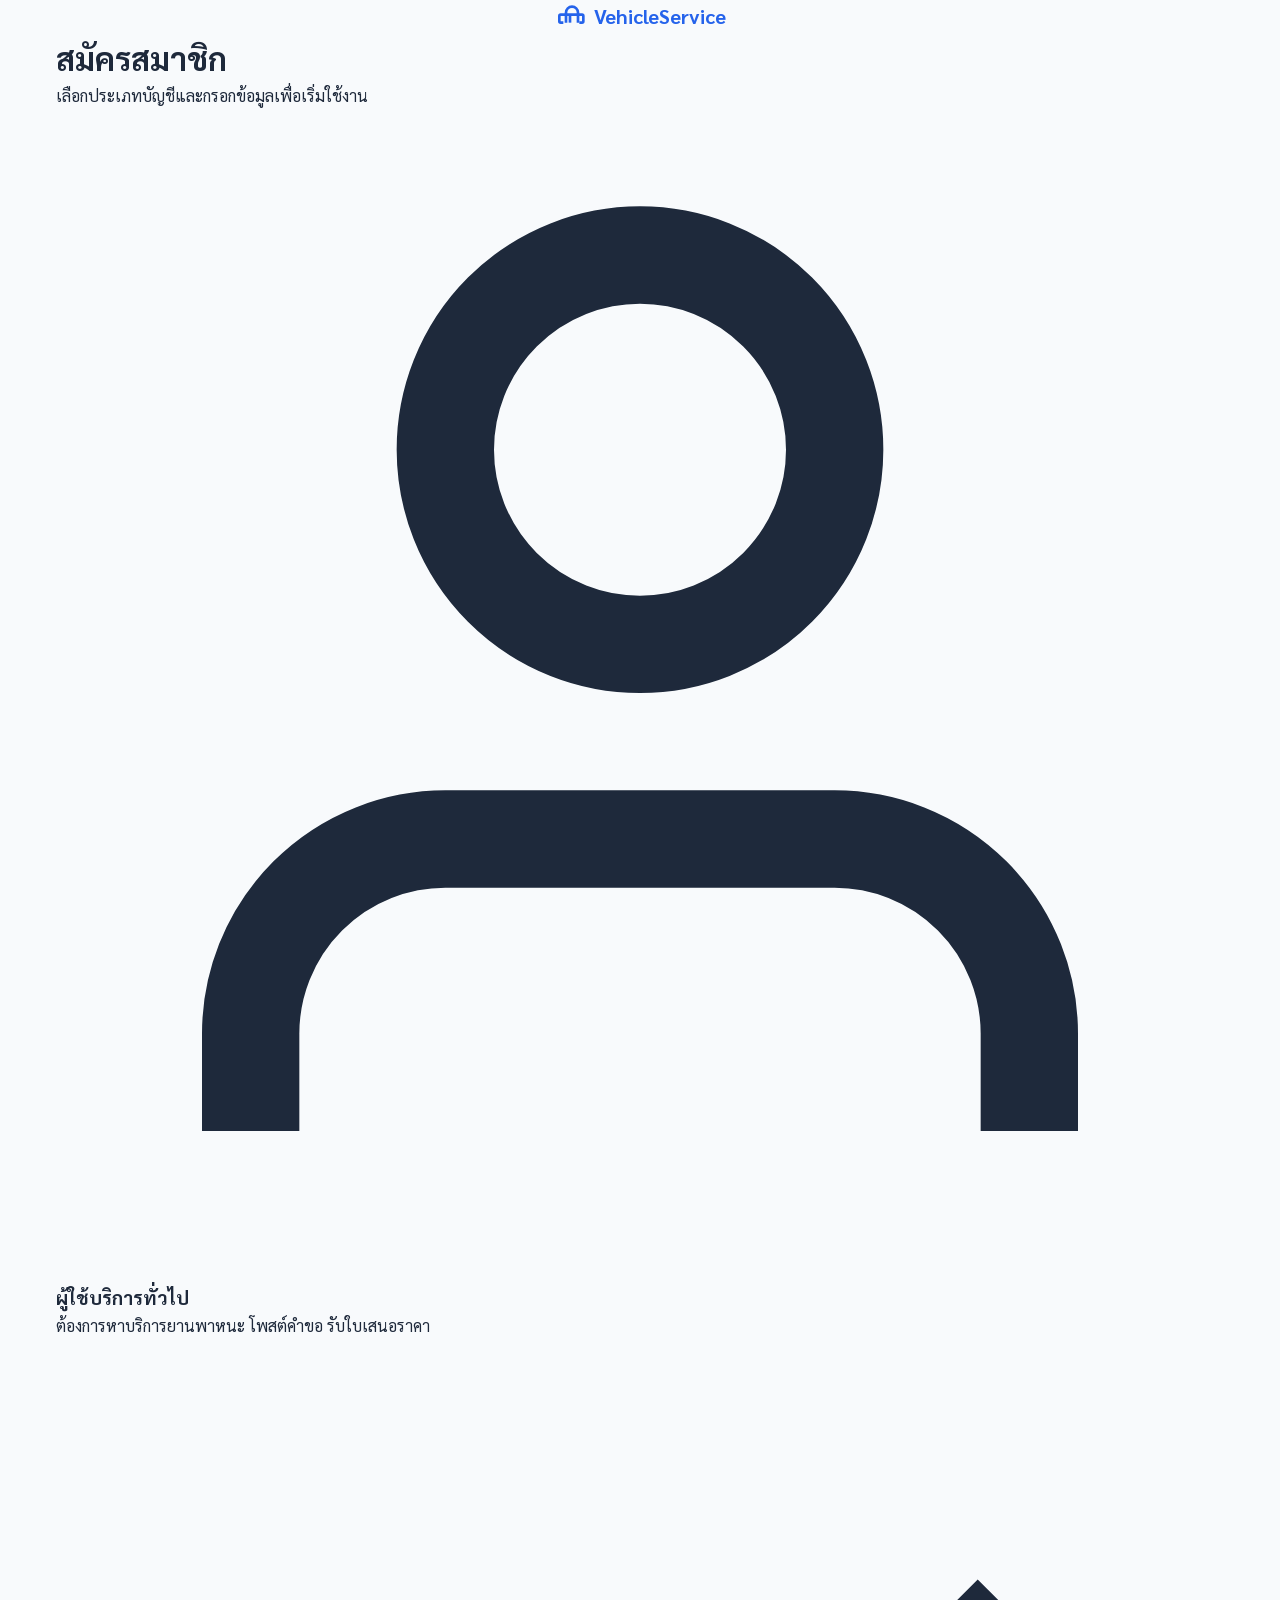
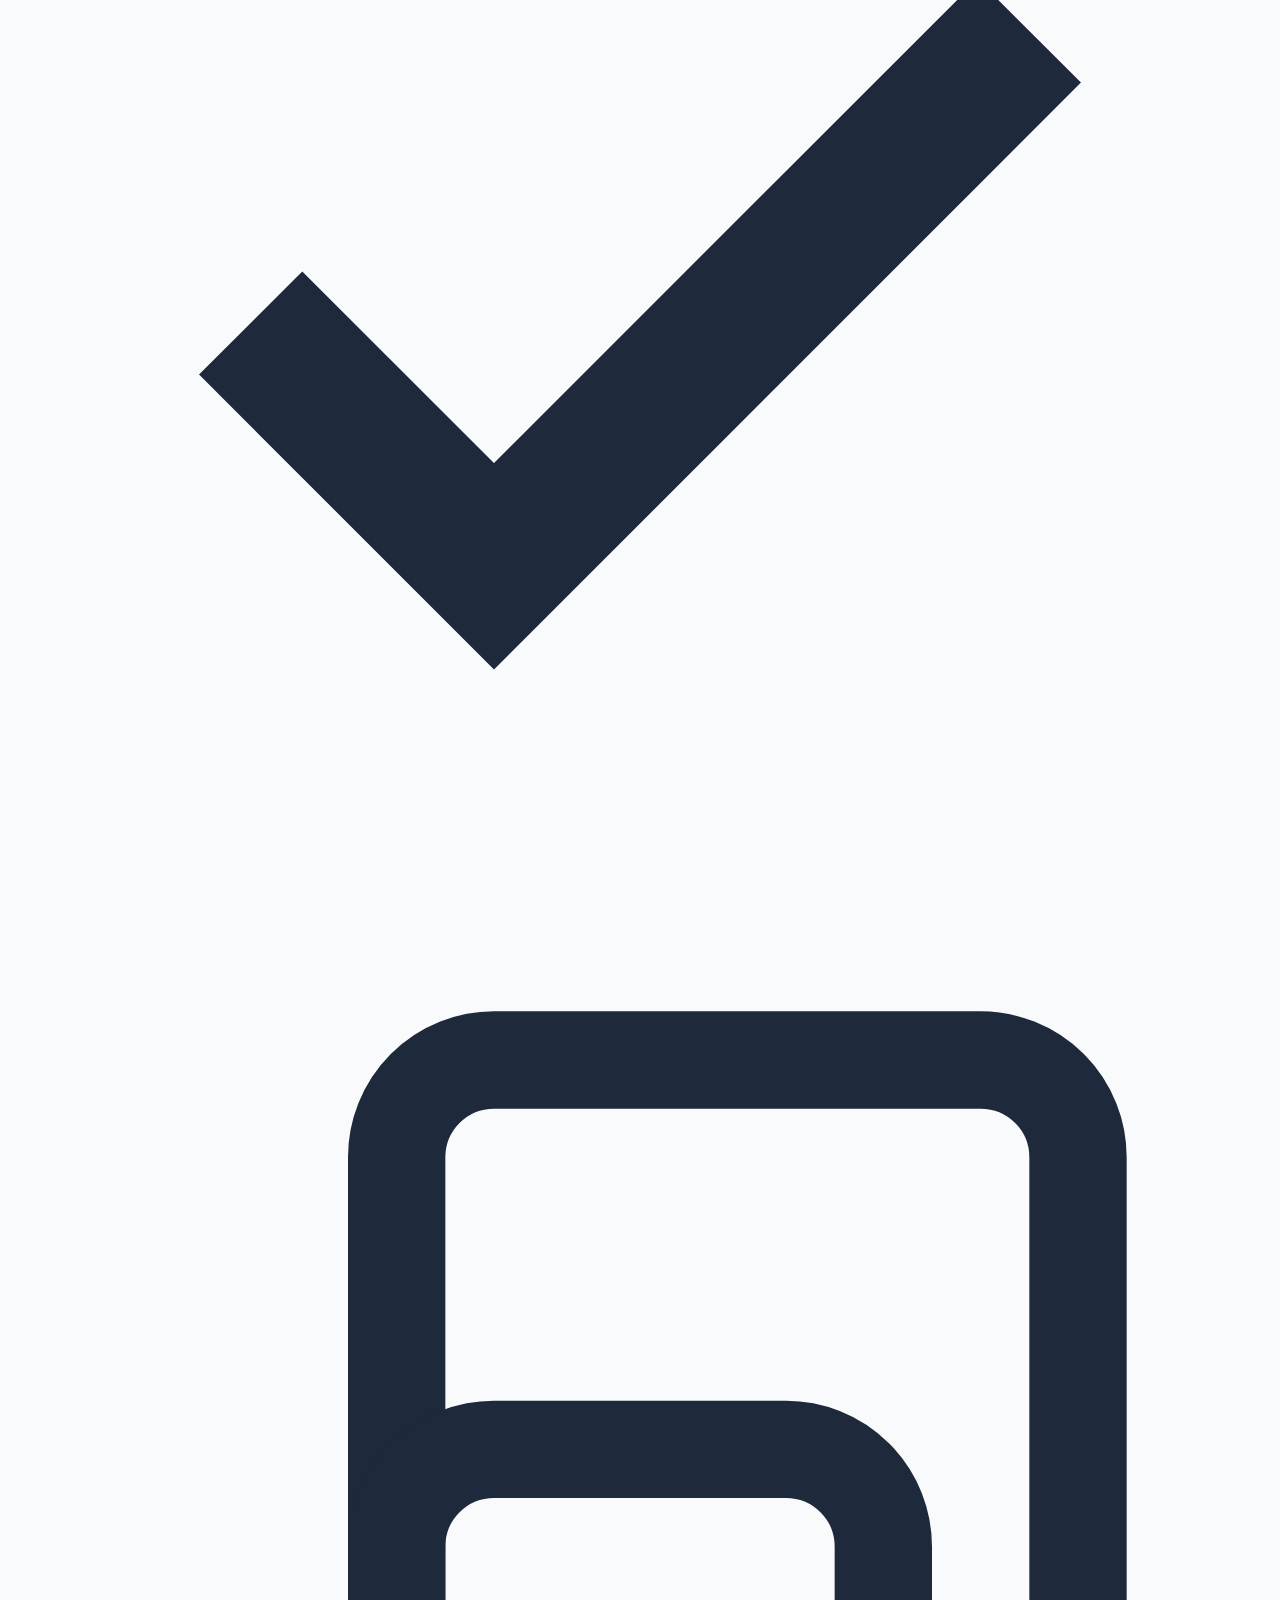
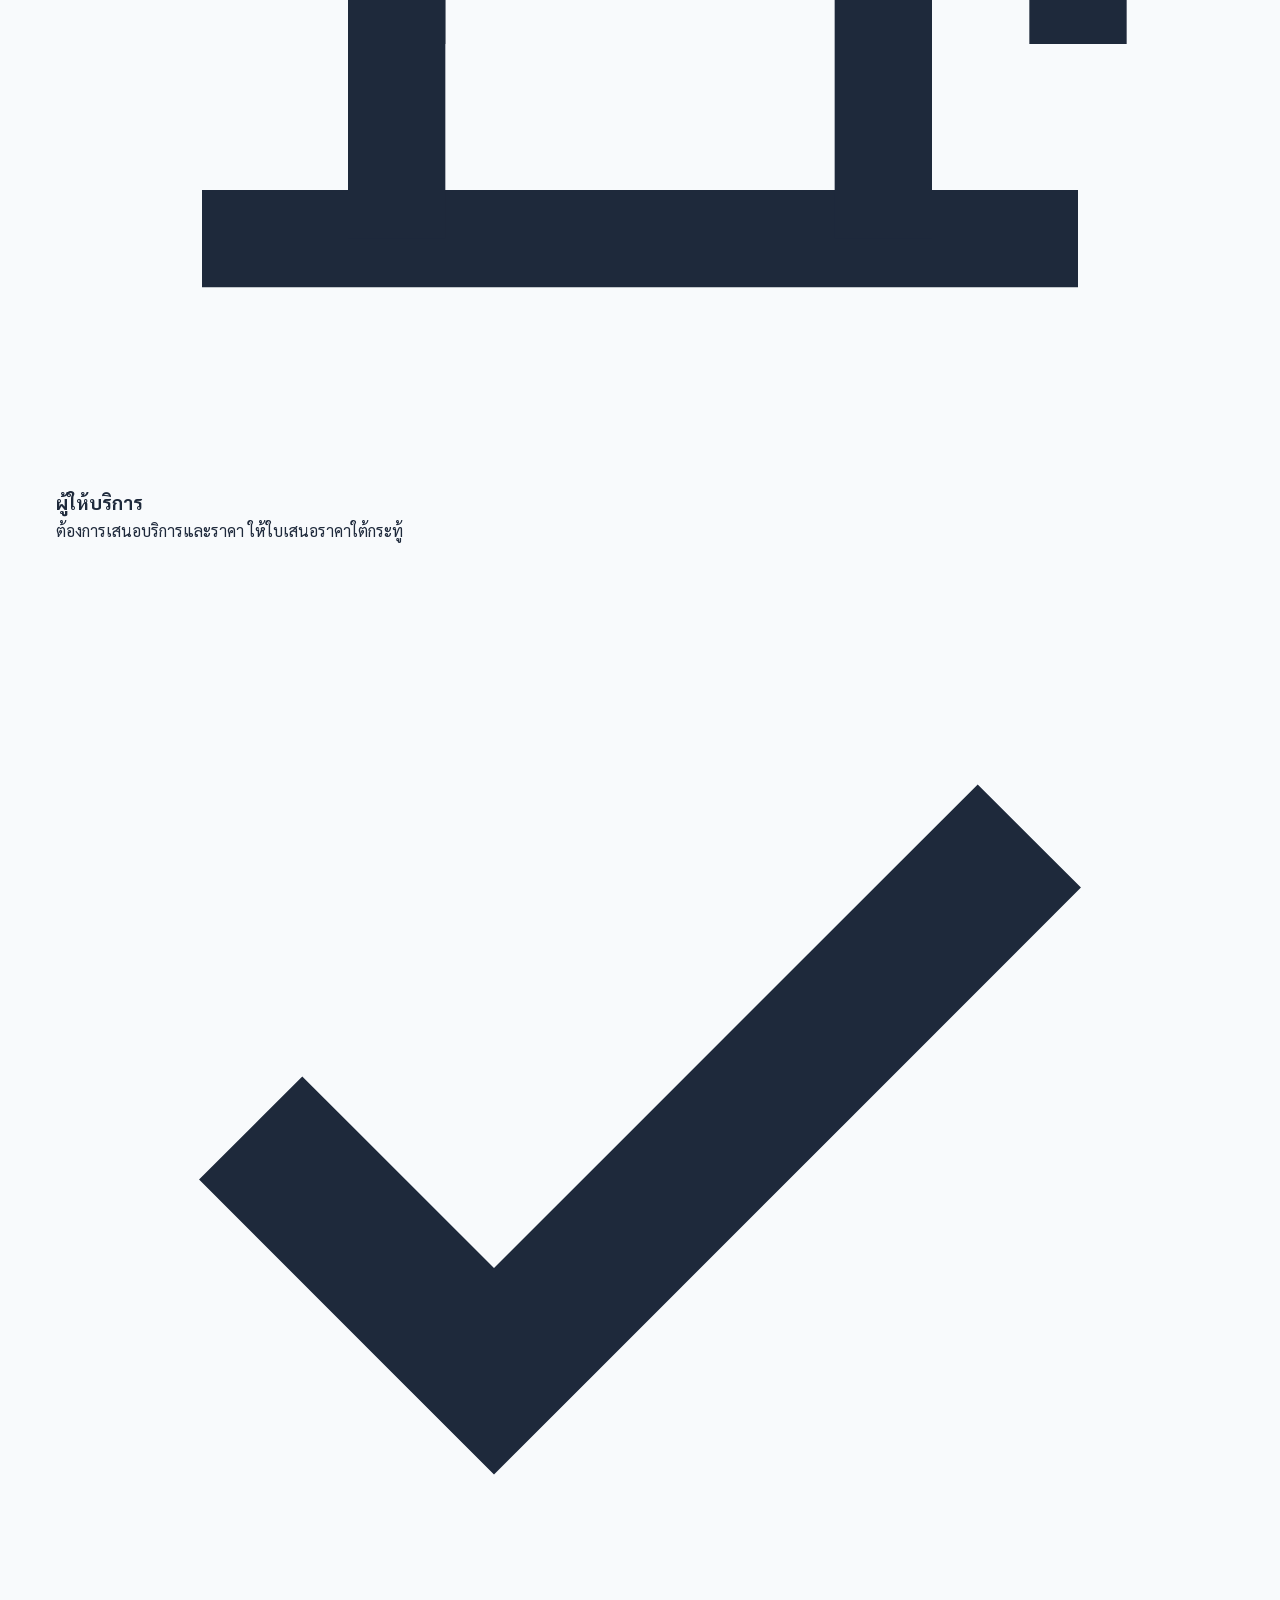
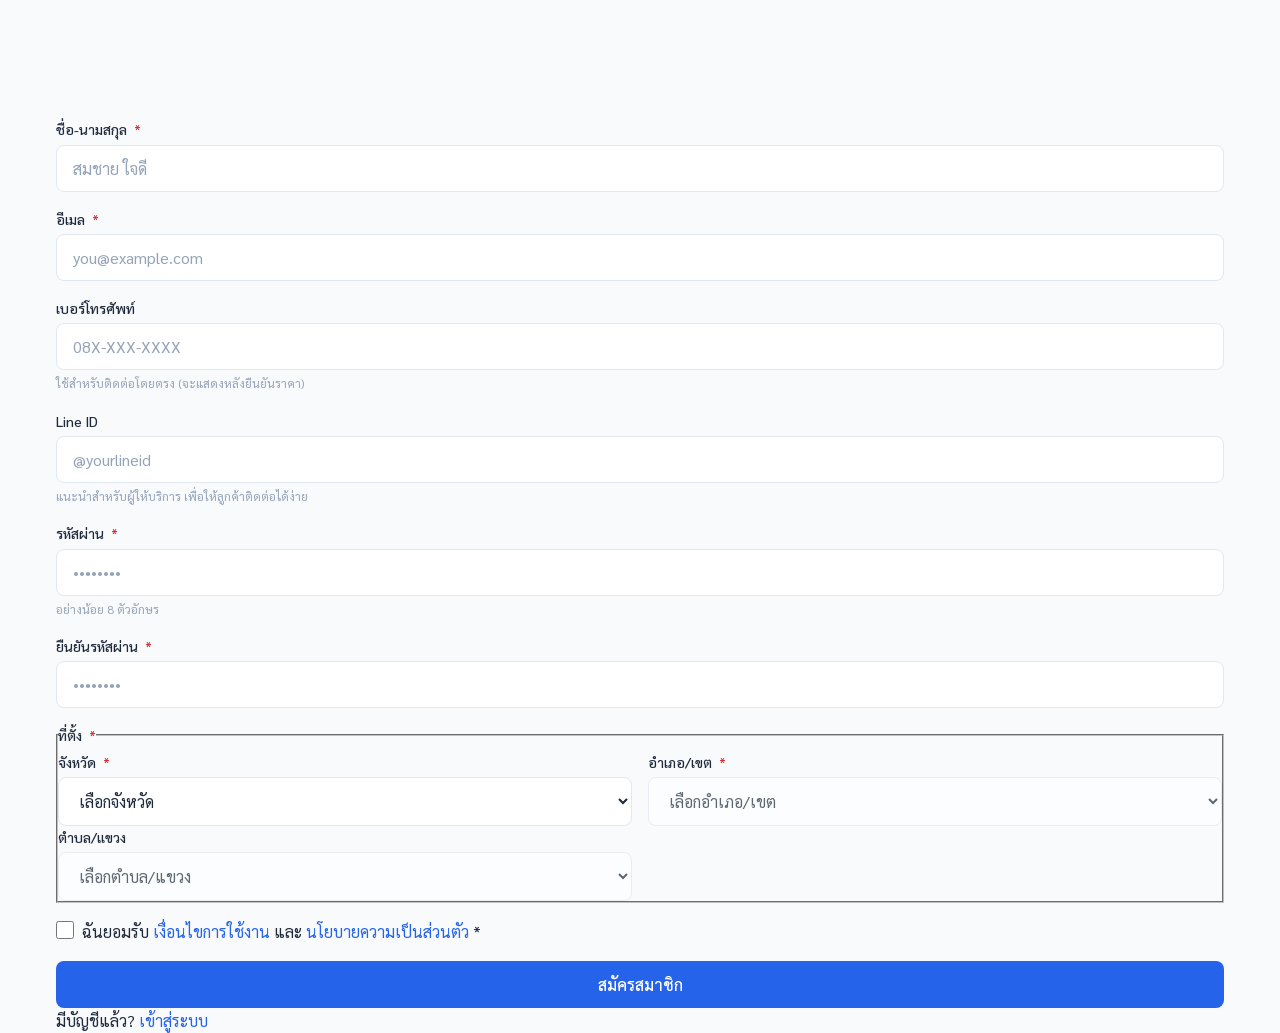
==== pages/register.html @ 333c3d59 "Initial commit: VehicleService Forum v1 - Plain HTML MPA with vanilla JS (ES Modules) - Supabase int" ====
<!DOCTYPE html>
<html lang="th">
<head>
  <meta charset="UTF-8">
  <meta name="viewport" content="width=device-width, initial-scale=1.0">
  <title>สมัครสมาชิก - VehicleService Forum</title>
  <link rel="preconnect" href="https://fonts.googleapis.com">
  <link rel="preconnect" href="https://fonts.gstatic.com" crossorigin>
  <link href="https://fonts.googleapis.com/css2?family=Sarabun:wght@300;400;500;600;700&display=swap" rel="stylesheet">
  <link rel="stylesheet" href="/css/main.css">
  <script type="importmap" src="/importmap.json"></script>
</head>
<body>
  <div id="app">
    <header id="site-header"></header>

    <main id="main-content" class="auth-page">
      <div class="container">
        <div class="auth-card">
          <div class="auth-header">
            <a href="/" class="header-brand" style="justify-content: center;">
              <svg viewBox="0 0 24 24" fill="none" stroke="currentColor" stroke-width="2" aria-hidden="true">
                <path d="M19 17h2c.6 0 1-.4 1-1v-4c0-.6-.4-1-1-1H5c-.6 0-1 .4-1 1v4c0 .6.4 1 1 1h2"></path>
                <path d="M9 17V9.5C9 7 11 5 13.5 5S18 7 18 9.5V17"></path>
                <path d="M12 17v-5"></path>
              </svg>
              VehicleService
            </a>
            <h1>สมัครสมาชิก</h1>
            <p>เลือกประเภทบัญชีและกรอกข้อมูลเพื่อเริ่มใช้งาน</p>
          </div>

          <!-- Role Selection -->
          <div class="role-selector" role="radiogroup" aria-label="เลือกประเภทบัญชี">
            <input type="radio" id="role-seeker" name="role" value="seeker" checked hidden>
            <input type="radio" id="role-provider" name="role" value="provider" hidden>

            <label for="role-seeker" class="role-option" data-role="seeker">
              <div class="role-option-icon">
                <svg viewBox="0 0 24 24" fill="none" stroke="currentColor" stroke-width="2" aria-hidden="true">
                  <path d="M20 21v-2a4 4 0 0 0-4-4H8a4 4 0 0 0-4 4v2"></path>
                  <circle cx="12" cy="7" r="4"></circle>
                </svg>
              </div>
              <div class="role-option-content">
                <h3>ผู้ใช้บริการทั่วไป</h3>
                <p>ต้องการหาบริการยานพาหนะ โพสต์คำขอ รับใบเสนอราคา</p>
              </div>
              <div class="role-option-check" aria-hidden="true">
                <svg viewBox="0 0 24 24" fill="none" stroke="currentColor" stroke-width="3">
                  <polyline points="20 6 9 17 4 12"></polyline>
                </svg>
              </div>
            </label>

            <label for="role-provider" class="role-option" data-role="provider">
              <div class="role-option-icon">
                <svg viewBox="0 0 24 24" fill="none" stroke="currentColor" stroke-width="2" aria-hidden="true">
                  <path d="M21 15V5a2 2 0 0 0-2-2H9a2 2 0 0 0-2 2v10"></path>
                  <path d="M3 19h18"></path>
                  <path d="M7 19v-6a2 2 0 0 1 2-2h6a2 2 0 0 1 2 2v6"></path>
                </svg>
              </div>
              <div class="role-option-content">
                <h3>ผู้ให้บริการ</h3>
                <p>ต้องการเสนอบริการและราคา ให้ใบเสนอราคาใต้กระทู้</p>
              </div>
              <div class="role-option-check" aria-hidden="true">
                <svg viewBox="0 0 24 24" fill="none" stroke="currentColor" stroke-width="3">
                  <polyline points="20 6 9 17 4 12"></polyline>
                </svg>
              </div>
            </label>
          </div>

          <form id="register-form" class="auth-form" novalidate>
            <div class="form-group">
              <label class="form-label" for="full_name">ชื่อ-นามสกุล <span class="required">*</span></label>
              <input type="text" id="full_name" name="full_name" class="form-input" placeholder="สมชาย ใจดี" required autocomplete="name">
            </div>

            <div class="form-group">
              <label class="form-label" for="email">อีเมล <span class="required">*</span></label>
              <input type="email" id="email" name="email" class="form-input" placeholder="you@example.com" required autocomplete="email">
            </div>

            <div class="form-group">
              <label class="form-label" for="phone">เบอร์โทรศัพท์</label>
              <input type="tel" id="phone" name="phone" class="form-input" placeholder="08X-XXX-XXXX" autocomplete="tel">
              <span class="form-help">ใช้สำหรับติดต่อโดยตรง (จะแสดงหลังยืนยันราคา)</span>
            </div>

            <div class="form-group">
              <label class="form-label" for="line_id">Line ID</label>
              <input type="text" id="line_id" name="line_id" class="form-input" placeholder="@yourlineid" autocomplete="off">
              <span class="form-help">แนะนำสำหรับผู้ให้บริการ เพื่อให้ลูกค้าติดต่อได้ง่าย</span>
            </div>

            <div class="form-group">
              <label class="form-label" for="password">รหัสผ่าน <span class="required">*</span></label>
              <input type="password" id="password" name="password" class="form-input" placeholder="••••••••" required autocomplete="new-password" minlength="8">
              <span class="form-help">อย่างน้อย 8 ตัวอักษร</span>
            </div>

            <div class="form-group">
              <label class="form-label" for="confirm_password">ยืนยันรหัสผ่าน <span class="required">*</span></label>
              <input type="password" id="confirm_password" name="confirm_password" class="form-input" placeholder="••••••••" required autocomplete="new-password">
            </div>

            <!-- Location fields (shown for both roles) -->
            <fieldset class="form-group">
              <legend class="form-label">ที่ตั้ง <span class="required">*</span></legend>
              <div class="form-row">
                <div>
                  <label class="form-label" for="province">จังหวัด <span class="required">*</span></label>
                  <select id="province" name="province" class="form-select" required>
                    <option value="">เลือกจังหวัด</option>
                  </select>
                </div>
                <div>
                  <label class="form-label" for="district">อำเภอ/เขต <span class="required">*</span></label>
                  <select id="district" name="district" class="form-select" required disabled>
                    <option value="">เลือกอำเภอ/เขต</option>
                  </select>
                </div>
              </div>
              <div class="form-row">
                <div>
                  <label class="form-label" for="subdistrict">ตำบล/แขวง</label>
                  <select id="subdistrict" name="subdistrict" class="form-select" disabled>
                    <option value="">เลือกตำบล/แขวง</option>
                  </select>
                </div>
              </div>
            </fieldset>

            <div class="form-group">
              <label class="form-checkbox">
                <input type="checkbox" name="terms" id="terms" required>
                <span>ฉันยอมรับ <a href="/pages/terms.html" target="_blank">เงื่อนไขการใช้งาน</a> และ <a href="/pages/privacy.html" target="_blank">นโยบายความเป็นส่วนตัว</a> <span class="required">*</span></span>
              </label>
            </div>

            <button type="submit" class="btn btn-primary btn-block btn-lg">สมัครสมาชิก</button>
          </form>

          <div class="auth-footer">
            <p>มีบัญชีแล้ว? <a href="/pages/login.html">เข้าสู่ระบบ</a></p>
          </div>
        </div>
      </div>
    </main>

    <footer id="site-footer"></footer>
  </div>

  <script type="module">
    import { initAuth, signUp, showToast, THAI_PROVINCES, THAI_DISTRICTS, THAI_SUBDISTRICTS } from '/js/auth.js';

    document.addEventListener('DOMContentLoaded', async () => {
      await initAuth();

      // Load shared components
      const [headerRes, footerRes] = await Promise.all([
        fetch('/header.html'),
        fetch('/footer.html')
      ]);
      document.getElementById('site-header').innerHTML = await headerRes.text();
      document.getElementById('site-footer').innerHTML = await footerRes.text();

      // Initialize role selector
      initRoleSelector();

      // Initialize location dropdowns
      initLocationDropdowns();

      // Handle form submission
      const form = document.getElementById('register-form');
      form.addEventListener('submit', async (e) => {
        e.preventDefault();

        if (!validateForm(form)) return;

        const submitBtn = form.querySelector('button[type="submit"]');
        const originalText = submitBtn.textContent;
        submitBtn.disabled = true;
        submitBtn.innerHTML = '<span class="spinner spinner-sm"></span> กำลังสมัคร...';

        try {
          const formData = new FormData(form);
          const role = document.querySelector('input[name="role"]:checked').value;

          const metadata = {
            full_name: formData.get('full_name'),
            phone: formData.get('phone'),
            line_id: formData.get('line_id'),
            province: formData.get('province'),
            district: formData.get('district'),
            subdistrict: formData.get('subdistrict')
          };

          await signUp(
            formData.get('email'),
            formData.get('password'),
            role,
            metadata
          );

          showToast('สมัครสมาชิกสำเร็จ กรุณาตรวจสอบอีเมลเพื่อยืนยัน', 'success');
          setTimeout(() => window.location.href = '/pages/login.html', 2000);
        } catch (err) {
          console.error('Register error:', err);
          showToast(err.message || 'สมัครสมาชิกไม่สำเร็จ', 'error');
          submitBtn.disabled = false;
          submitBtn.textContent = originalText;
        }
      });
    });

    function initRoleSelector() {
      const options = document.querySelectorAll('.role-option');
      const radioSeeker = document.getElementById('role-seeker');
      const radioProvider = document.getElementById('role-provider');

      options.forEach(option => {
        option.addEventListener('click', () => {
          const role = option.dataset.role;
          if (role === 'seeker') {
            radioSeeker.checked = true;
          } else {
            radioProvider.checked = true;
          }
          options.forEach(o => o.classList.remove('selected'));
          option.classList.add('selected');
        });

        // Keyboard support
        option.addEventListener('keydown', (e) => {
          if (e.key === 'Enter' || e.key === ' ') {
            e.preventDefault();
            option.click();
          }
        });
      });
    }

    function initLocationDropdowns() {
      const provinceSelect = document.getElementById('province');
      const districtSelect = document.getElementById('district');
      const subdistrictSelect = document.getElementById('subdistrict');

      // Load provinces
      THAI_PROVINCES.forEach(province => {
        const option = document.createElement('option');
        option.value = province;
        option.textContent = province;
        provinceSelect.appendChild(option);
      });

      // Province change -> load districts
      provinceSelect.addEventListener('change', () => {
        const province = provinceSelect.value;
        districtSelect.innerHTML = '<option value="">เลือกอำเภอ/เขต</option>';
        districtSelect.disabled = !province;
        subdistrictSelect.innerHTML = '<option value="">เลือกตำบล/แขวง</option>';
        subdistrictSelect.disabled = true;

        if (province && THAI_DISTRICTS[province]) {
          THAI_DISTRICTS[province].forEach(district => {
            const option = document.createElement('option');
            option.value = district;
            option.textContent = district;
            districtSelect.appendChild(option);
          });
        }
      });

      // District change -> load subdistricts
      districtSelect.addEventListener('change', () => {
        const province = provinceSelect.value;
        const district = districtSelect.value;
        subdistrictSelect.innerHTML = '<option value="">เลือกตำบล/แขวง</option>';
        subdistrictSelect.disabled = !district;

        if (district && THAI_SUBDISTRICTS[province]?.[district]) {
          THAI_SUBDISTRICTS[province][district].forEach(subdistrict => {
            const option = document.createElement('option');
            option.value = subdistrict;
            option.textContent = subdistrict;
            subdistrictSelect.appendChild(option);
          });
        }
      });
    }

    function validateForm(form) {
      const password = form.password.value;
      const confirmPassword = form.confirm_password.value;

      if (password.length < 8) {
        showToast('รหัสผ่านต้องมีอย่างน้อย 8 ตัวอักษร', 'error');
        form.password.focus();
        return false;
      }

      if (password !== confirmPassword) {
        showToast('รหัสผ่านไม่ตรงกัน', 'error');
        form.confirm_password.focus();
        return false;
      }

      if (!form.terms.checked) {
        showToast('กรุณายอมรับเงื่อนไขการใช้งาน', 'error');
        form.terms.focus();
        return false;
      }

      return true;
    }
  </script>
</body>
</html>
---- css/main.css ----
/* ==========================================================================
   VehicleService Forum - Main Stylesheet
   ========================================================================== */

/* CSS Custom Properties */
:root {
  /* Colors */
  --color-primary: #2563eb;
  --color-primary-hover: #1d4ed8;
  --color-primary-light: #dbeafe;
  --color-secondary: #059669;
  --color-secondary-hover: #047857;
  --color-danger: #dc2626;
  --color-danger-hover: #b91c1c;
  --color-warning: #f59e0b;
  --color-info: #0891b2;

  --color-bg: #f8fafc;
  --color-bg-card: #ffffff;
  --color-bg-hover: #f1f5f9;
  --color-border: #e2e8f0;
  --color-border-focus: #2563eb;

  --color-text: #1e293b;
  --color-text-secondary: #64748b;
  --color-text-muted: #94a3b8;
  --color-text-inverse: #ffffff;

  /* Typography */
  --font-family: 'Sarabun', -apple-system, BlinkMacSystemFont, 'Segoe UI', sans-serif;
  --font-size-xs: 0.75rem;
  --font-size-sm: 0.875rem;
  --font-size-base: 1rem;
  --font-size-lg: 1.125rem;
  --font-size-xl: 1.25rem;
  --font-size-2xl: 1.5rem;
  --font-size-3xl: 2rem;
  --font-size-4xl: 2.5rem;

  --font-weight-light: 300;
  --font-weight-normal: 400;
  --font-weight-medium: 500;
  --font-weight-semibold: 600;
  --font-weight-bold: 700;

  /* Spacing */
  --space-1: 0.25rem;
  --space-2: 0.5rem;
  --space-3: 0.75rem;
  --space-4: 1rem;
  --space-5: 1.25rem;
  --space-6: 1.5rem;
  --space-8: 2rem;
  --space-10: 2.5rem;
  --space-12: 3rem;
  --space-16: 4rem;

  /* Border Radius */
  --radius-sm: 0.375rem;
  --radius-md: 0.5rem;
  --radius-lg: 0.75rem;
  --radius-xl: 1rem;
  --radius-full: 9999px;

  /* Shadows */
  --shadow-sm: 0 1px 2px 0 rgb(0 0 0 / 0.05);
  --shadow-md: 0 4px 6px -1px rgb(0 0 0 / 0.1), 0 2px 4px -2px rgb(0 0 0 / 0.1);
  --shadow-lg: 0 10px 15px -3px rgb(0 0 0 / 0.1), 0 4px 6px -4px rgb(0 0 0 / 0.1);
  --shadow-xl: 0 20px 25px -5px rgb(0 0 0 / 0.1), 0 8px 10px -6px rgb(0 0 0 / 0.1);

  /* Transitions */
  --transition-fast: 150ms ease;
  --transition-base: 200ms ease;
  --transition-slow: 300ms ease;

  /* Container */
  --container-max: 1200px;
  --container-padding: var(--space-4);

  /* Z-index */
  --z-dropdown: 100;
  --z-sticky: 200;
  --z-modal: 300;
  --z-toast: 400;
}

/* ==========================================================================
   Reset & Base
   ========================================================================== */
*,
*::before,
*::after {
  box-sizing: border-box;
  margin: 0;
  padding: 0;
}

html {
  font-size: 16px;
  scroll-behavior: smooth;
}

body {
  font-family: var(--font-family);
  font-size: var(--font-size-base);
  font-weight: var(--font-weight-normal);
  line-height: 1.6;
  color: var(--color-text);
  background-color: var(--color-bg);
  -webkit-font-smoothing: antialiased;
  -moz-osx-font-smoothing: grayscale;
}

a {
  color: var(--color-primary);
  text-decoration: none;
  transition: color var(--transition-fast);
}

a:hover {
  color: var(--color-primary-hover);
}

img {
  max-width: 100%;
  height: auto;
  display: block;
}

button {
  font-family: inherit;
  font-size: inherit;
  cursor: pointer;
  border: none;
  background: none;
}

input,
textarea,
select {
  font-family: inherit;
  font-size: inherit;
}

ul,
ol {
  list-style: none;
}

address {
  font-style: normal;
}

/* ==========================================================================
   Layout Utilities
   ========================================================================== */
.container {
  width: 100%;
  max-width: var(--container-max);
  margin: 0 auto;
  padding: 0 var(--container-padding);
}

.sr-only {
  position: absolute;
  width: 1px;
  height: 1px;
  padding: 0;
  margin: -1px;
  overflow: hidden;
  clip: rect(0, 0, 0, 0);
  white-space: nowrap;
  border: 0;
}

/* ==========================================================================
   Header
   ========================================================================== */
.site-header {
  position: sticky;
  top: 0;
  z-index: var(--z-sticky);
  background: var(--color-bg-card);
  border-bottom: 1px solid var(--color-border);
  box-shadow: var(--shadow-sm);
}

.header-inner {
  display: flex;
  align-items: center;
  justify-content: space-between;
  height: 64px;
  gap: var(--space-4);
}

.header-brand {
  display: flex;
  align-items: center;
  gap: var(--space-2);
  font-size: var(--font-size-xl);
  font-weight: var(--font-weight-bold);
  color: var(--color-primary);
  text-decoration: none;
}

.header-brand:hover {
  color: var(--color-primary-hover);
}

.header-brand svg {
  width: 32px;
  height: 32px;
}

.header-nav {
  display: flex;
  align-items: center;
  gap: var(--space-1);
}

.nav-link {
  display: inline-flex;
  align-items: center;
  padding: var(--space-2) var(--space-4);
  font-size: var(--font-size-sm);
  font-weight: var(--font-weight-medium);
  color: var(--color-text-secondary);
  border-radius: var(--radius-md);
  transition: all var(--transition-fast);
}

.nav-link:hover,
.nav-link.active {
  color: var(--color-primary);
  background: var(--color-primary-light);
}

.header-actions {
  display: flex;
  align-items: center;
  gap: var(--space-2);
}

.user-menu {
  position: relative;
}

.user-menu-trigger {
  display: flex;
  align-items: center;
  gap: var(--space-2);
  padding: var(--space-2) var(--space-3);
  border-radius: var(--radius-full);
  background: var(--color-bg);
  border: 1px solid var(--color-border);
  transition: all var(--transition-fast);
}

.user-menu-trigger:hover {
  background: var(--color-bg-hover);
  border-color: var(--color-border-focus);
}

.user-avatar {
  width: 32px;
  height: 32px;
  border-radius: var(--radius-full);
  background: var(--color-primary-light);
  color: var(--color-primary);
  display: flex;
  align-items: center;
  justify-content: center;
  font-weight: var(--font-weight-semibold);
  font-size: var(--font-size-sm);
}

.user-name {
  display: none;
  font-size: var(--font-size-sm);
  font-weight: var(--font-weight-medium);
  color: var(--color-text);
}

@media (min-width: 640px) {
  .user-name {
    display: inline;
  }
}

.user-menu-dropdown {
  position: absolute;
  top: calc(100% + var(--space-2));
  right: 0;
  min-width: 200px;
  background: var(--color-bg-card);
  border: 1px solid var(--color-border);
  border-radius: var(--radius-lg);
  box-shadow: var(--shadow-lg);
  padding: var(--space-2);
  opacity: 0;
  visibility: hidden;
  transform: translateY(-8px);
  transition: all var(--transition-fast);
  z-index: var(--z-dropdown);
}

.user-menu:hover .user-menu-dropdown,
.user-menu:focus-within .user-menu-dropdown {
  opacity: 1;
  visibility: visible;
  transform: translateY(0);
}

.dropdown-item {
  display: flex;
  align-items: center;
  gap: var(--space-3);
  width: 100%;
  padding: var(--space-2) var(--space-3);
  font-size: var(--font-size-sm);
  color: var(--color-text);
  border-radius: var(--radius-md);
  transition: background var(--transition-fast);
}

.dropdown-item:hover {
  background: var(--color-bg-hover);
}

.dropdown-item svg {
  width: 18px;
  height: 18px;
  color: var(--color-text-secondary);
}

.dropdown-divider {
  height: 1px;
  background: var(--color-border);
  margin: var(--space-2) 0;
}

/* Mobile menu */
.mobile-menu-btn {
  display: flex;
  align-items: center;
  justify-content: center;
  width: 40px;
  height: 40px;
  border-radius: var(--radius-md);
  color: var(--color-text);
}

.mobile-menu-btn:hover {
  background: var(--color-bg-hover);
}

@media (min-width: 768px) {
  .mobile-menu-btn {
    display: none;
  }
}

/* ==========================================================================
   Buttons
   ========================================================================== */
.btn {
  display: inline-flex;
  align-items: center;
  justify-content: center;
  gap: var(--space-2);
  padding: var(--space-2) var(--space-4);
  font-size: var(--font-size-sm);
  font-weight: var(--font-weight-medium);
  border-radius: var(--radius-md);
  border: 1px solid transparent;
  transition: all var(--transition-fast);
  white-space: nowrap;
}

.btn:disabled {
  opacity: 0.5;
  cursor: not-allowed;
}

.btn-sm {
  padding: var(--space-1) var(--space-3);
  font-size: var(--font-size-xs);
}

.btn-lg {
  padding: var(--space-3) var(--space-6);
  font-size: var(--font-size-base);
}

.btn-primary {
  background: var(--color-primary);
  color: var(--color-text-inverse);
}

.btn-primary:hover:not(:disabled) {
  background: var(--color-primary-hover);
}

.btn-outline {
  background: transparent;
  border-color: var(--color-border);
  color: var(--color-text);
}

.btn-outline:hover:not(:disabled) {
  background: var(--color-bg-hover);
  border-color: var(--color-primary);
  color: var(--color-primary);
}

.btn-secondary {
  background: var(--color-secondary);
  color: var(--color-text-inverse);
}

.btn-secondary:hover:not(:disabled) {
  background: var(--color-secondary-hover);
}

.btn-danger {
  background: var(--color-danger);
  color: var(--color-text-inverse);
}

.btn-danger:hover:not(:disabled) {
  background: var(--color-danger-hover);
}

.btn-ghost {
  background: transparent;
  color: var(--color-text-secondary);
}

.btn-ghost:hover:not(:disabled) {
  background: var(--color-bg-hover);
  color: var(--color-text);
}

.btn-link {
  padding: 0;
  font-size: var(--font-size-sm);
  font-weight: var(--font-weight-medium);
  color: var(--color-primary);
  background: transparent;
}

.btn-link:hover {
  text-decoration: underline;
}

.btn-block {
  width: 100%;
}

/* ==========================================================================
   Hero Section
   ========================================================================== */
.hero {
  padding: var(--space-16) 0;
  text-align: center;
  background: linear-gradient(135deg, var(--color-primary-light) 0%, var(--color-bg) 100%);
}

.hero h1 {
  font-size: var(--font-size-4xl);
  font-weight: var(--font-weight-bold);
  color: var(--color-text);
  margin-bottom: var(--space-4);
}

.hero-tagline {
  font-size: var(--font-size-xl);
  color: var(--color-text-secondary);
  margin-bottom: var(--space-8);
  max-width: 600px;
  margin-left: auto;
  margin-right: auto;
}

.hero-actions {
  display: flex;
  flex-wrap: wrap;
  gap: var(--space-4);
  justify-content: center;
}

/* ==========================================================================
   Stats Bar
   ========================================================================== */
.stats-bar {
  padding: var(--space-8) 0;
  background: var(--color-bg-card);
  border-bottom: 1px solid var(--color-border);
}

.stats-bar .container {
  display: grid;
  grid-template-columns: repeat(2, 1fr);
  gap: var(--space-6);
  text-align: center;
}

@media (min-width: 768px) {
  .stats-bar .container {
    grid-template-columns: repeat(4, 1fr);
  }
}

.stat-value {
  display: block;
  font-size: var(--font-size-3xl);
  font-weight: var(--font-weight-bold);
  color: var(--color-primary);
  line-height: 1.2;
}

.stat-label {
  display: block;
  font-size: var(--font-size-sm);
  color: var(--color-text-secondary);
  margin-top: var(--space-1);
}

/* ==========================================================================
   Section Header
   ========================================================================== */
.section-header {
  display: flex;
  align-items: center;
  justify-content: space-between;
  margin-bottom: var(--space-6);
  flex-wrap: wrap;
  gap: var(--space-4);
}

.section-header h2 {
  font-size: var(--font-size-2xl);
  font-weight: var(--font-weight-semibold);
  color: var(--color-text);
}

/* ==========================================================================
   Posts Grid
   ========================================================================== */
.posts-grid {
  display: grid;
  grid-template-columns: 1fr;
  gap: var(--space-4);
}

@media (min-width: 640px) {
  .posts-grid {
    grid-template-columns: repeat(2, 1fr);
  }
}

@media (min-width: 1024px) {
  .posts-grid {
    grid-template-columns: repeat(3, 1fr);
  }
}

/* ==========================================================================
   Post Card
   ========================================================================== */
.post-card {
  background: var(--color-bg-card);
  border: 1px solid var(--color-border);
  border-radius: var(--radius-lg);
  overflow: hidden;
  transition: all var(--transition-base);
}

.post-card:hover {
  box-shadow: var(--shadow-md);
  border-color: var(--color-primary-light);
}

.post-card-image {
  width: 100%;
  aspect-ratio: 16 / 9;
  object-fit: cover;
  background: var(--color-bg);
}

.post-card-content {
  padding: var(--space-4);
}

.post-card-meta {
  display: flex;
  flex-wrap: wrap;
  align-items: center;
  gap: var(--space-2);
  margin-bottom: var(--space-2);
  font-size: var(--font-size-xs);
  color: var(--color-text-muted);
}

.post-card-category {
  display: inline-flex;
  align-items: center;
  gap: var(--space-1);
  padding: var(--space-1) var(--space-2);
  background: var(--color-primary-light);
  color: var(--color-primary);
  border-radius: var(--radius-full);
  font-size: var(--font-size-xs);
  font-weight: var(--font-weight-medium);
}

.post-card-title {
  font-size: var(--font-size-lg);
  font-weight: var(--font-weight-semibold);
  color: var(--color-text);
  margin-bottom: var(--space-2);
  line-height: 1.4;
  display: -webkit-box;
  -webkit-line-clamp: 2;
  -webkit-box-orient: vertical;
  overflow: hidden;
}

.post-card-excerpt {
  font-size: var(--font-size-sm);
  color: var(--color-text-secondary);
  line-height: 1.5;
  display: -webkit-box;
  -webkit-line-clamp: 3;
  -webkit-box-orient: vertical;
  overflow: hidden;
  margin-bottom: var(--space-3);
}

.post-card-footer {
  display: flex;
  align-items: center;
  justify-content: space-between;
  padding-top: var(--space-3);
  border-top: 1px solid var(--color-border);
}

.post-card-author {
  display: flex;
  align-items: center;
  gap: var(--space-2);
}

.post-card-author-avatar {
  width: 28px;
  height: 28px;
  border-radius: var(--radius-full);
  background: var(--color-primary-light);
  color: var(--color-primary);
  display: flex;
  align-items: center;
  justify-content: center;
  font-weight: var(--font-weight-semibold);
  font-size: var(--font-size-xs);
}

.post-card-author-name {
  font-size: var(--font-size-sm);
  font-weight: var(--font-weight-medium);
  color: var(--color-text);
}

.post-card-stats {
  display: flex;
  align-items: center;
  gap: var(--space-3);
  font-size: var(--font-size-xs);
  color: var(--color-text-muted);
}

.post-card-stat {
  display: flex;
  align-items: center;
  gap: var(--space-1);
}

.post-card-stat svg {
  width: 16px;
  height: 16px;
}

/* ==========================================================================
   Categories Grid
   ========================================================================== */
.categories-grid {
  display: grid;
  grid-template-columns: repeat(2, 1fr);
  gap: var(--space-3);
}

@media (min-width: 640px) {
  .categories-grid {
    grid-template-columns: repeat(4, 1fr);
  }
}

@media (min-width: 1024px) {
  .categories-grid {
    grid-template-columns: repeat(6, 1fr);
  }
}

.category-card {
  display: flex;
  flex-direction: column;
  align-items: center;
  padding: var(--space-4) var(--space-3);
  background: var(--color-bg-card);
  border: 1px solid var(--color-border);
  border-radius: var(--radius-lg);
  text-decoration: none;
  text-align: center;
  transition: all var(--transition-base);
}

.category-card:hover {
  border-color: var(--color-primary);
  box-shadow: var(--shadow-md);
  transform: translateY(-2px);
}

.category-icon {
  width: 48px;
  height: 48px;
  border-radius: var(--radius-lg);
  background: var(--color-primary-light);
  color: var(--color-primary);
  display: flex;
  align-items: center;
  justify-content: center;
  margin-bottom: var(--space-2);
}

.category-icon svg {
  width: 24px;
  height: 24px;
}

.category-name {
  font-size: var(--font-size-sm);
  font-weight: var(--font-weight-medium);
  color: var(--color-text);
}

.category-count {
  font-size: var(--font-size-xs);
  color: var(--color-text-muted);
  margin-top: var(--space-1);
}

/* ==========================================================================
   Footer
   ========================================================================== */
.site-footer {
  background: var(--color-bg-card);
  border-top: 1px solid var(--color-border);
  padding: var(--space-10) 0 var(--space-6);
  margin-top: var(--space-16);
}

.footer-grid {
  display: grid;
  grid-template-columns: 1fr;
  gap: var(--space-8);
  margin-bottom: var(--space-8);
}

@media (min-width: 768px) {
  .footer-grid {
    grid-template-columns: 2fr repeat(3, 1fr);
  }
}

.footer-brand {
  max-width: 300px;
}

.footer-brand .header-brand {
  margin-bottom: var(--space-3);
}

.footer-brand p {
  font-size: var(--font-size-sm);
  color: var(--color-text-secondary);
  line-height: 1.6;
}

.footer-column h3 {
  font-size: var(--font-size-sm);
  font-weight: var(--font-weight-semibold);
  color: var(--color-text);
  margin-bottom: var(--space-3);
}

.footer-links {
  display: flex;
  flex-direction: column;
  gap: var(--space-2);
}

.footer-links a {
  font-size: var(--font-size-sm);
  color: var(--color-text-secondary);
  transition: color var(--transition-fast);
}

.footer-links a:hover {
  color: var(--color-primary);
}

.footer-bottom {
  padding-top: var(--space-6);
  border-top: 1px solid var(--color-border);
  display: flex;
  flex-direction: column;
  align-items: center;
  gap: var(--space-2);
  text-align: center;
  font-size: var(--font-size-sm);
  color: var(--color-text-muted);
}

@media (min-width: 640px) {
  .footer-bottom {
    flex-direction: row;
    justify-content: space-between;
  }
}

/* ==========================================================================
   Forms
   ========================================================================== */
.form-group {
  margin-bottom: var(--space-4);
}

.form-label {
  display: block;
  font-size: var(--font-size-sm);
  font-weight: var(--font-weight-medium);
  color: var(--color-text);
  margin-bottom: var(--space-1);
}

.form-label .required {
  color: var(--color-danger);
  margin-left: var(--space-1);
}

.form-input,
.form-textarea,
.form-select {
  width: 100%;
  padding: var(--space-3) var(--space-4);
  font-size: var(--font-size-base);
  color: var(--color-text);
  background: var(--color-bg-card);
  border: 1px solid var(--color-border);
  border-radius: var(--radius-md);
  transition: all var(--transition-fast);
}

.form-input:focus,
.form-textarea:focus,
.form-select:focus {
  outline: none;
  border-color: var(--color-border-focus);
  box-shadow: 0 0 0 3px var(--color-primary-light);
}

.form-input::placeholder,
.form-textarea::placeholder {
  color: var(--color-text-muted);
}

.form-textarea {
  min-height: 120px;
  resize: vertical;
  font-family: inherit;
}

.form-error {
  display: block;
  margin-top: var(--space-1);
  font-size: var(--font-size-xs);
  color: var(--color-danger);
}

.form-help {
  display: block;
  margin-top: var(--space-1);
  font-size: var(--font-size-xs);
  color: var(--color-text-muted);
}

.form-row {
  display: grid;
  grid-template-columns: 1fr;
  gap: var(--space-4);
}

@media (min-width: 640px) {
  .form-row {
    grid-template-columns: repeat(2, 1fr);
  }
}

.form-checkbox {
  display: flex;
  align-items: flex-start;
  gap: var(--space-2);
}

.form-checkbox input {
  width: 18px;
  height: 18px;
  margin-top: 2px;
  accent-color: var(--color-primary);
}

.form-checkbox label {
  font-size: var(--font-size-sm);
  color: var(--color-text);
  line-height: 1.5;
}

/* ==========================================================================
   Image Upload
   ========================================================================== */
.image-upload {
  border: 2px dashed var(--color-border);
  border-radius: var(--radius-lg);
  padding: var(--space-6);
  text-align: center;
  transition: all var(--transition-fast);
  cursor: pointer;
}

.image-upload:hover,
.image-upload.drag-over {
  border-color: var(--color-primary);
  background: var(--color-primary-light);
}

.image-upload input[type="file"] {
  display: none;
}

.image-upload-icon {
  width: 48px;
  height: 48px;
  color: var(--color-text-muted);
  margin: 0 auto var(--space-3);
}

.image-upload-text {
  font-size: var(--font-size-sm);
  color: var(--color-text-secondary);
}

.image-upload-hint {
  font-size: var(--font-size-xs);
  color: var(--color-text-muted);
  margin-top: var(--space-2);
}

.image-previews {
  display: grid;
  grid-template-columns: repeat(auto-fill, minmax(100px, 1fr));
  gap: var(--space-3);
  margin-top: var(--space-4);
}

.image-preview {
  position: relative;
  aspect-ratio: 1;
  border-radius: var(--radius-md);
  overflow: hidden;
  background: var(--color-bg);
}

.image-preview img {
  width: 100%;
  height: 100%;
  object-fit: cover;
}

.image-preview-remove {
  position: absolute;
  top: var(--space-1);
  right: var(--space-1);
  width: 24px;
  height: 24px;
  border-radius: var(--radius-full);
  background: rgba(0, 0, 0, 0.6);
  color: white;
  display: flex;
  align-items: center;
  justify-content: center;
  opacity: 0;
  transition: opacity var(--transition-fast);
}

.image-preview:hover .image-preview-remove {
  opacity: 1;
}

.image-preview-remove:hover {
  background: var(--color-danger);
}

/* ==========================================================================
   Alerts & Toasts
   ========================================================================== */
.alert {
  display: flex;
  align-items: flex-start;
  gap: var(--space-3);
  padding: var(--space-4);
  border-radius: var(--radius-md);
  font-size: var(--font-size-sm);
}

.alert-icon {
  flex-shrink: 0;
  width: 20px;
  height: 20px;
  margin-top: 2px;
}

.alert-content {
  flex: 1;
}

.alert-title {
  font-weight: var(--font-weight-semibold);
  margin-bottom: var(--space-1);
}

.alert-message {
  color: var(--color-text-secondary);
  font-size: var(--font-size-sm);
}

.alert-dismiss {
  flex-shrink: 0;
  padding: var(--space-1);
  color: var(--color-text-muted);
  border-radius: var(--radius-sm);
}

.alert-dismiss:hover {
  background: var(--color-bg-hover);
  color: var(--color-text);
}

.alert-success {
  background: #ecfdf5;
  border: 1px solid #a7f3d0;
  color: #065f46;
}

.alert-success .alert-icon {
  color: var(--color-secondary);
}

.alert-error {
  background: #fef2f2;
  border: 1px solid #fecaca;
  color: #991b1b;
}

.alert-error .alert-icon {
  color: var(--color-danger);
}

.alert-warning {
  background: #fffbeb;
  border: 1px solid #fde68a;
  color: #92400e;
}

.alert-warning .alert-icon {
  color: var(--color-warning);
}

.alert-info {
  background: #eff6ff;
  border: 1px solid #bfdbfe;
  color: #1e40af;
}

.alert-info .alert-icon {
  color: var(--color-info);
}

/* Toast Container */
.toast-container {
  position: fixed;
  bottom: var(--space-4);
  right: var(--space-4);
  display: flex;
  flex-direction: column;
  gap: var(--space-2);
  z-index: var(--z-toast);
  max-width: 360px;
}

.toast {
  display: flex;
  align-items: flex-start;
  gap: var(--space-3);
  padding: var(--space-3) var(--space-4);
  background: var(--color-bg-card);
  border: 1px solid var(--color-border);
  border-radius: var(--radius-md);
  box-shadow: var(--shadow-lg);
  animation: slideIn 0.3s ease;
}

@keyframes slideIn {
  from {
    opacity: 0;
    transform: translateX(100%);
  }
  to {
    opacity: 1;
    transform: translateX(0);
  }
}

.toast.removing {
  animation: slideOut 0.3s ease forwards;
}

@keyframes slideOut {
  to {
    opacity: 0;
    transform: translateX(100%);
  }
}

/* ==========================================================================
   Modal
   ========================================================================== */
.modal-overlay {
  position: fixed;
  inset: 0;
  background: rgba(0, 0, 0, 0.5);
  display: flex;
  align-items: center;
  justify-content: center;
  padding: var(--space-4);
  z-index: var(--z-modal);
  opacity: 0;
  visibility: hidden;
  transition: all var(--transition-base);
}

.modal-overlay.open {
  opacity: 1;
  visibility: visible;
}

.modal {
  background: var(--color-bg-card);
  border-radius: var(--radius-xl);
  box-shadow: var(--shadow-xl);
  max-width: 500px;
  width: 100%;
  max-height: 90vh;
  overflow-y: auto;
  transform: scale(0.95) translateY(20px);
  transition: transform var(--transition-base);
}

.modal-overlay.open .modal {
  transform: scale(1) translateY(0);
}

.modal-header {
  display: flex;
  align-items: center;
  justify-content: space-between;
  padding: var(--space-4) var(--space-6);
  border-bottom: 1px solid var(--color-border);
}

.modal-title {
  font-size: var(--font-size-lg);
  font-weight: var(--font-weight-semibold);
  color: var(--color-text);
}

.modal-close {
  width: 32px;
  height: 32px;
  border-radius: var(--radius-full);
  display: flex;
  align-items: center;
  justify-content: center;
  color: var(--color-text-muted);
}

.modal-close:hover {
  background: var(--color-bg-hover);
  color: var(--color-text);
}

.modal-body {
  padding: var(--space-6);
}

.modal-footer {
  display: flex;
  justify-content: flex-end;
  gap: var(--space-3);
  padding: var(--space-4) var(--space-6);
  border-top: 1px solid var(--color-border);
}

/* ==========================================================================
   Loading States
   ========================================================================== */
.skeleton {
  background: linear-gradient(90deg, var(--color-bg) 25%, var(--color-bg-hover) 50%, var(--color-bg) 75%);
  background-size: 200% 100%;
  animation: shimmer 1.5s infinite;
  border-radius: var(--radius-md);
}

@keyframes shimmer {
  0% { background-position: 200% 0; }
  100% { background-position: -200% 0; }
}

.skeleton-text {
  height: 1rem;
  margin-bottom: var(--space-2);
}

.skeleton-text:last-child {
  width: 60%;
}

.skeleton-title {
  height: 1.5rem;
  width: 70%;
  margin-bottom: var(--space-3);
}

.skeleton-image {
  aspect-ratio: 16 / 9;
  border-radius: var(--radius-lg);
}

.spinner {
  width: 24px;
  height: 24px;
  border: 2px solid var(--color-border);
  border-top-color: var(--color-primary);
  border-radius: 50%;
  animation: spin 0.8s linear infinite;
}

@keyframes spin {
  to { transform: rotate(360deg); }
}

.spinner-sm {
  width: 16px;
  height: 16px;
  border-width: 1.5px;
}

/* ==========================================================================
   Pagination
   ========================================================================== */
.pagination {
  display: flex;
  align-items: center;
  justify-content: center;
  gap: var(--space-2);
  margin-top: var(--space-8);
}

.pagination-btn {
  display: flex;
  align-items: center;
  justify-content: center;
  min-width: 40px;
  height: 40px;
  padding: 0 var(--space-3);
  border: 1px solid var(--color-border);
  border-radius: var(--radius-md);
  font-size: var(--font-size-sm);
  font-weight: var(--font-weight-medium);
  color: var(--color-text);
  background: var(--color-bg-card);
  transition: all var(--transition-fast);
}

.pagination-btn:hover:not(:disabled) {
  border-color: var(--color-primary);
  color: var(--color-primary);
}

.pagination-btn.active {
  background: var(--color-primary);
  border-color: var(--color-primary);
  color: var(--color-text-inverse);
}

.pagination-btn:disabled {
  opacity: 0.5;
  cursor: not-allowed;
}

.pagination-ellipsis {
  color: var(--color-text-muted);
  padding: 0 var(--space-2);
}

/* ==========================================================================
   Badge
   ========================================================================== */
.badge {
  display: inline-flex;
  align-items: center;
  padding: var(--space-1) var(--space-2);
  font-size: var(--font-size-xs);
  font-weight: var(--font-weight-medium);
  border-radius: var(--radius-full);
}

.badge-primary {
  background: var(--color-primary-light);
  color: var(--color-primary);
}

.badge-success {
  background: #ecfdf5;
  color: var(--color-secondary);
}

.badge-warning {
  background: #fffbeb;
  color: var(--color-warning);
}

.badge-danger {
  background: #fef2f2;
  color: var(--color-danger);
}

.badge-info {
  background: #eff6ff;
  color: var(--color-info);
}

.badge-gray {
  background: var(--color-bg-hover);
  color: var(--color-text-secondary);
}

/* ==========================================================================
   Tables
   ========================================================================== */
.table-container {
  overflow-x: auto;
  border: 1px solid var(--color-border);
  border-radius: var(--radius-lg);
}

.table {
  width: 100%;
  border-collapse: collapse;
  font-size: var(--font-size-sm);
}

.table th,
.table td {
  padding: var(--space-3) var(--space-4);
  text-align: left;
  border-bottom: 1px solid var(--color-border);
}

.table th {
  background: var(--color-bg);
  font-weight: var(--font-weight-semibold);
  color: var(--color-text-secondary);
  font-size: var(--font-size-xs);
  text-transform: uppercase;
  letter-spacing: 0.05em;
}

.table tbody tr:hover {
  background: var(--color-bg-hover);
}

.table tbody tr:last-child td {
  border-bottom: none;
}

/* ==========================================================================
   Empty State
   ========================================================================== */
.empty-state {
  display: flex;
  flex-direction: column;
  align-items: center;
  justify-content: center;
  padding: var(--space-12) var(--space-4);
  text-align: center;
}

.empty-state-icon {
  width: 80px;
  height: 80px;
  color: var(--color-text-muted);
  margin-bottom: var(--space-4);
}

.empty-state-title {
  font-size: var(--font-size-xl);
  font-weight: var(--font-weight-semibold);
  color: var(--color-text);
  margin-bottom: var(--space-2);
}

.empty-state-message {
  font-size: var(--font-size-base);
  color: var(--color-text-secondary);
  max-width: 400px;
  margin-bottom: var(--space-6);
}

/* ==========================================================================
   Markdown Content
   ========================================================================== */
.markdown-content {
  font-size: var(--font-size-base);
  line-height: 1.7;
  color: var(--color-text);
}

.markdown-content h1,
.markdown-content h2,
.markdown-content h3 {
  font-weight: var(--font-weight-semibold);
  color: var(--color-text);
  margin-top: var(--space-6);
  margin-bottom: var(--space-3);
}

.markdown-content h1 { font-size: var(--font-size-2xl); }
.markdown-content h2 { font-size: var(--font-size-xl); }
.markdown-content h3 { font-size: var(--font-size-lg); }

.markdown-content p {
  margin-bottom: var(--space-4);
}

.markdown-content ul,
.markdown-content ol {
  margin-bottom: var(--space-4);
  padding-left: var(--space-6);
}

.markdown-content ul {
  list-style: disc;
}

.markdown-content ol {
  list-style: decimal;
}

.markdown-content li {
  margin-bottom: var(--space-2);
}

.markdown-content strong {
  font-weight: var(--font-weight-semibold);
}

.markdown-content em {
  font-style: italic;
}

.markdown-content code {
  font-family: 'Monaco', 'Menlo', 'Ubuntu Mono', monospace;
  font-size: 0.9em;
  background: var(--color-bg);
  padding: 0.125em 0.375em;
  border-radius: var(--radius-sm);
}

.markdown-content pre {
  background: #1e293b;
  color: #e2e8f0;
  padding: var(--space-4);
  border-radius: var(--radius-md);
  overflow-x: auto;
  margin-bottom: var(--space-4);
}

.markdown-content pre code {
  background: transparent;
  padding: 0;
  font-size: var(--font-size-sm);
}

.markdown-content blockquote {
  border-left: 4px solid var(--color-primary);
  padding-left: var(--space-4);
  margin: var(--space-4) 0;
  color: var(--color-text-secondary);
  font-style: italic;
}

.markdown-content img {
  max-width: 100%;
  height: auto;
  border-radius: var(--radius-md);
  margin: var(--space-4) 0;
}

.markdown-content hr {
  border: none;
  border-top: 1px solid var(--color-border);
  margin: var(--space-8) 0;
}

/* ==========================================================================
   Responsive Helpers
   ========================================================================== */
@media (max-width: 639px) {
  .hide-mobile {
    display: none !important;
  }
}

@media (min-width: 640px) {
  .hide-desktop {
    display: none !important;
  }
}

/* ==========================================================================
   Print Styles
   ========================================================================== */
@media print {
  .site-header,
  .site-footer,
  .btn,
  .modal-overlay,
  .toast-container {
    display: none !important;
  }

  .post-card {
    break-inside: avoid;
    box-shadow: none;
    border: 1px solid #ccc;
  }
}
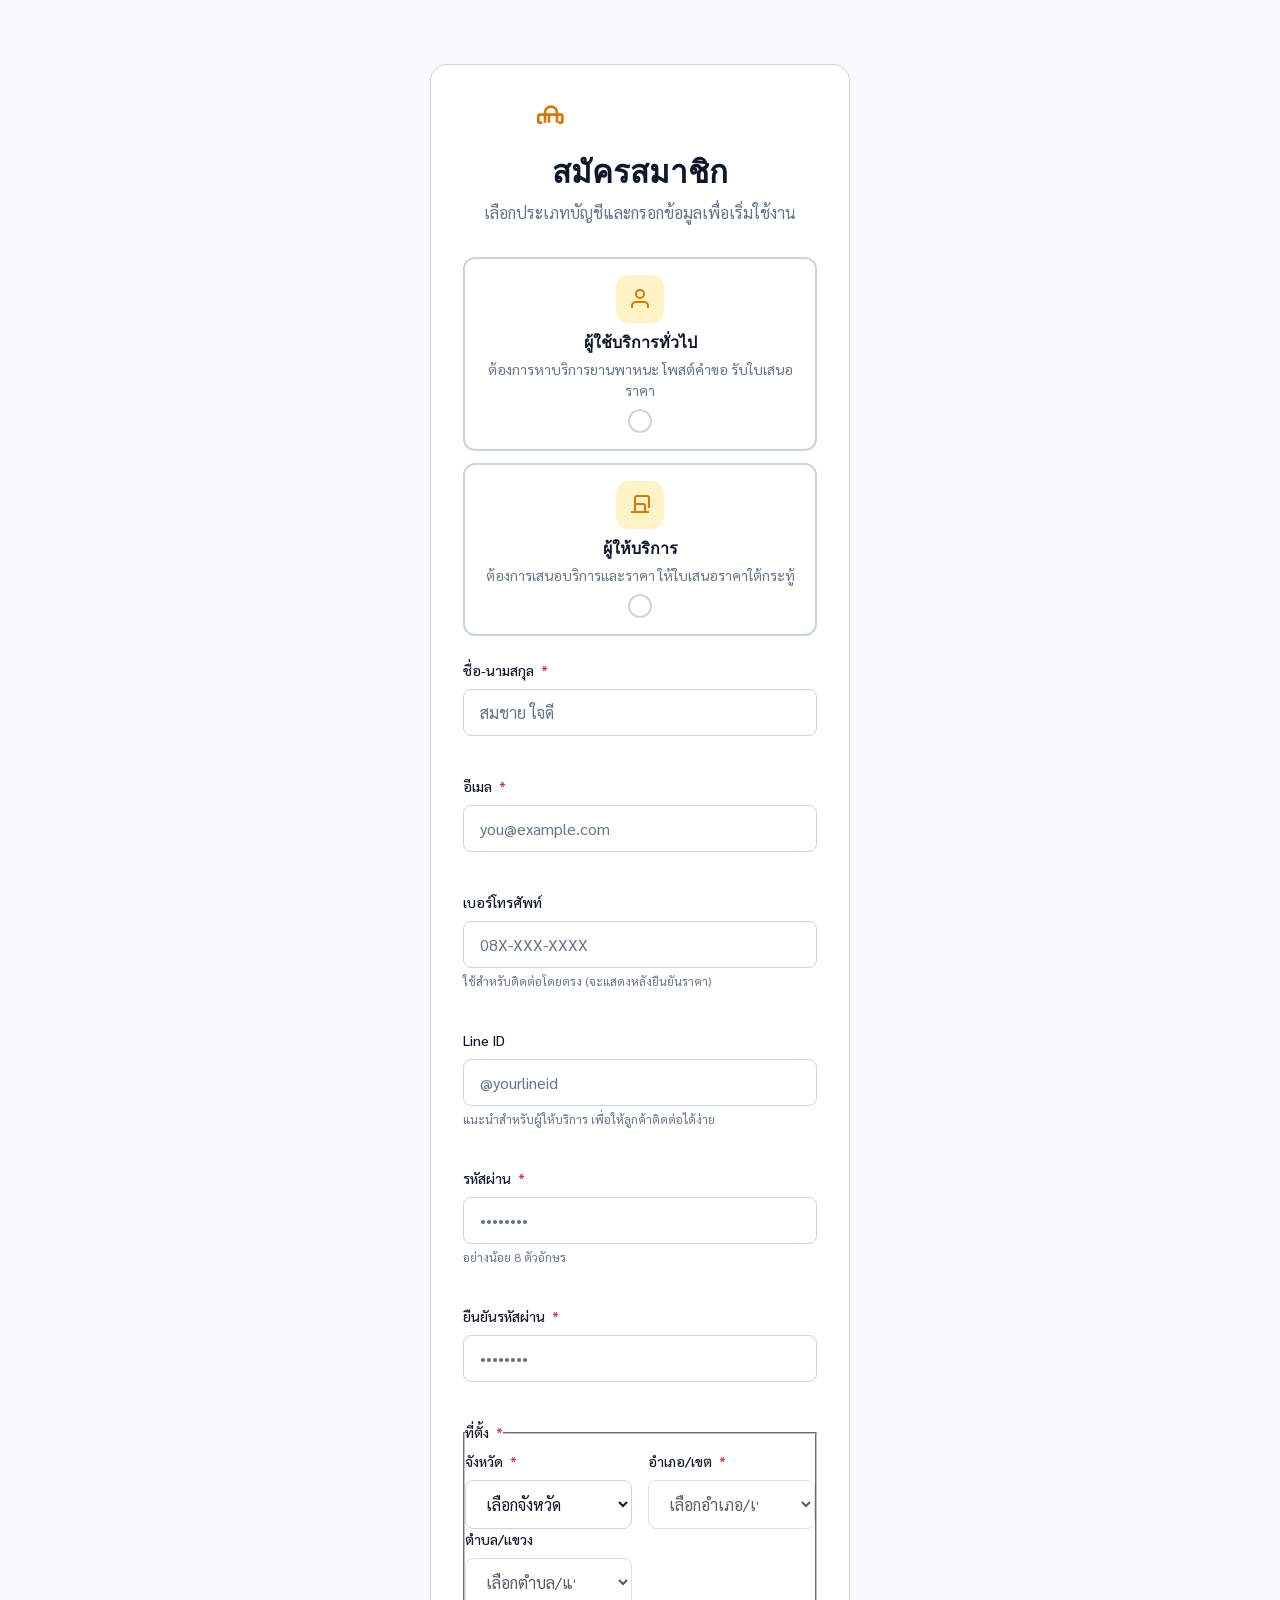
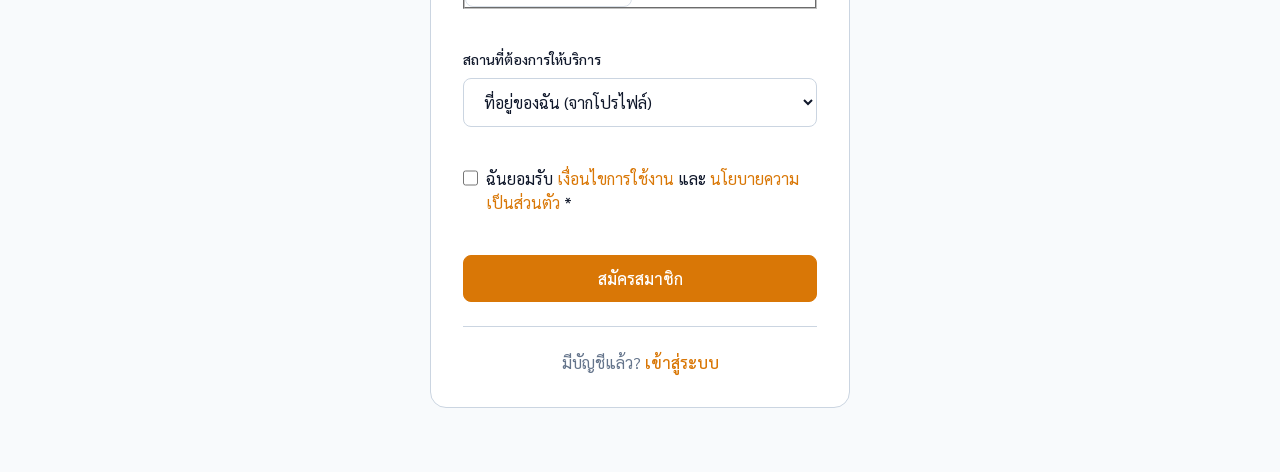
==== commit 3577655b: "fix: Role selector horizontal layout + inline data in register.html for province/district dropdowns" ====
--- a/pages/register.html
+++ b/pages/register.html
@@ -30,7 +30,7 @@
             <p>เลือกประเภทบัญชีและกรอกข้อมูลเพื่อเริ่มใช้งาน</p>
           </div>
 
-          <!-- Role Selection -->
+          <!-- Role Selection - Horizontal Layout -->
           <div class="role-selector" role="radiogroup" aria-label="เลือกประเภทบัญชี">
             <input type="radio" id="role-seeker" name="role" value="seeker" checked hidden>
             <input type="radio" id="role-provider" name="role" value="provider" hidden>
@@ -135,6 +135,15 @@
             </fieldset>
 
             <div class="form-group">
+              <label class="form-label" for="preferred_location">สถานที่ต้องการให้บริการ</label>
+              <select id="preferred_location" name="preferred_location" class="form-select">
+                <option value="my_location">ที่อยู่ของฉัน (จากโปรไฟล์)</option>
+                <option value="provider_location">สถานที่ของผู้ให้บริการ</option>
+                <option value="other">สถานที่อื่น (ระบุในรายละเอียด)</option>
+              </select>
+            </div>
+
+            <div class="form-group">
               <label class="form-checkbox">
                 <input type="checkbox" name="terms" id="terms" required>
                 <span>ฉันยอมรับ <a href="/pages/terms.html" target="_blank">เงื่อนไขการใช้งาน</a> และ <a href="/pages/privacy.html" target="_blank">นโยบายความเป็นส่วนตัว</a> <span class="required">*</span></span>
@@ -156,6 +165,11 @@
 
   <script type="module">
     import { initAuth, signUp, showToast, THAI_PROVINCES, THAI_DISTRICTS, THAI_SUBDISTRICTS } from '/js/auth.js';
+
+    // Inline the data to ensure it's available
+    const PROVINCES = THAI_PROVINCES;
+    const DISTRICTS = THAI_DISTRICTS;
+    const SUBDISTRICTS = THAI_SUBDISTRICTS;
 
     document.addEventListener('DOMContentLoaded', async () => {
       await initAuth();
@@ -250,7 +264,7 @@
       const subdistrictSelect = document.getElementById('subdistrict');
 
       // Load provinces
-      THAI_PROVINCES.forEach(province => {
+      PROVINCES.forEach(province => {
         const option = document.createElement('option');
         option.value = province;
         option.textContent = province;
@@ -265,8 +279,8 @@
         subdistrictSelect.innerHTML = '<option value="">เลือกตำบล/แขวง</option>';
         subdistrictSelect.disabled = true;
 
-        if (province && THAI_DISTRICTS[province]) {
-          THAI_DISTRICTS[province].forEach(district => {
+        if (province && DISTRICTS[province]) {
+          DISTRICTS[province].forEach(district => {
             const option = document.createElement('option');
             option.value = district;
             option.textContent = district;
@@ -282,8 +296,8 @@
         subdistrictSelect.innerHTML = '<option value="">เลือกตำบล/แขวง</option>';
         subdistrictSelect.disabled = !district;
 
-        if (district && THAI_SUBDISTRICTS[province]?.[district]) {
-          THAI_SUBDISTRICTS[province][district].forEach(subdistrict => {
+        if (district && SUBDISTRICTS[province]?.[district]) {
+          SUBDISTRICTS[province][district].forEach(subdistrict => {
             const option = document.createElement('option');
             option.value = subdistrict;
             option.textContent = subdistrict;
--- a/css/main.css
+++ b/css/main.css
@@ -1,41 +1,60 @@
 /* ==========================================================================
-   VehicleService Forum - Main Stylesheet
-   ========================================================================== */
-
-/* CSS Custom Properties */
+   VehicleService Forum - Design System
+   Thai vehicle service marketplace: trust-forward, culturally resonant
+   ========================================================================== */
+
+/* ==========================================================================
+   Design Tokens
+   ========================================================================== */
 :root {
-  /* Colors */
-  --color-primary: #2563eb;
-  --color-primary-hover: #1d4ed8;
-  --color-primary-light: #dbeafe;
-  --color-secondary: #059669;
-  --color-secondary-hover: #047857;
-  --color-danger: #dc2626;
-  --color-danger-hover: #b91c1c;
-  --color-warning: #f59e0b;
-  --color-info: #0891b2;
-
-  --color-bg: #f8fafc;
-  --color-bg-card: #ffffff;
-  --color-bg-hover: #f1f5f9;
-  --color-border: #e2e8f0;
-  --color-border-focus: #2563eb;
-
-  --color-text: #1e293b;
-  --color-text-secondary: #64748b;
-  --color-text-muted: #94a3b8;
-  --color-text-inverse: #ffffff;
-
-  /* Typography */
-  --font-family: 'Sarabun', -apple-system, BlinkMacSystemFont, 'Segoe UI', sans-serif;
-  --font-size-xs: 0.75rem;
-  --font-size-sm: 0.875rem;
-  --font-size-base: 1rem;
-  --font-size-lg: 1.125rem;
-  --font-size-xl: 1.25rem;
-  --font-size-2xl: 1.5rem;
-  --font-size-3xl: 2rem;
-  --font-size-4xl: 2.5rem;
+  /* ---- Color Palette ---- */
+  /* Base neutrals */
+  --color-base-900: #0F172A;   /* Primary text, dark surfaces */
+  --color-base-700: #334155;   /* Secondary text, muted elements */
+  --color-base-500: #64748B;   /* Tertiary text, disabled */
+  --color-base-300: #CBD5E1;   /* Dividers, subtle borders */
+  --color-base-100: #F1F5F9;   /* Subtle backgrounds */
+  --color-base-50:  #F8FAFC;   /* Page background */
+
+  /* Surface */
+  --color-surface: #FFFFFF;     /* Cards, modals, inputs */
+
+  /* Accent - Amber/Gold (Thai cultural trust signal) */
+  --color-accent: #D97706;      /* Primary CTAs, key actions */
+  --color-accent-hover: #B45309;
+  --color-accent-active: #92400E;
+  --color-accent-light: #FEF3C7; /* Badges, subtle highlights */
+  --color-accent-muted: #FDE68A;
+
+  /* Semantic */
+  --color-success: #059669;
+  --color-success-light: #ECFDF5;
+  --color-danger: #DC2626;
+  --color-danger-light: #FEF2F2;
+  --color-warning: #F59E0B;
+  --color-warning-light: #FFFBEB;
+  --color-info: #0891B2;
+  --color-info-light: #EFF6FF;
+
+  /* Text on colored backgrounds */
+  --color-text-on-dark: #FFFFFF;
+  --color-text-on-accent: #FFFFFF;
+  --color-text-on-success: #FFFFFF;
+  --color-text-on-danger: #FFFFFF;
+
+  /* ---- Typography ---- */
+  --font-sans: 'Sarabun', -apple-system, BlinkMacSystemFont, 'Segoe UI', sans-serif;
+  --font-mono: 'JetBrains Mono', 'SF Mono', 'Fira Code', monospace;
+
+  /* Modular scale 1.25 */
+  --text-xs: 0.75rem;    /* 12px - meta, timestamps */
+  --text-sm: 0.875rem;   /* 14px - labels, secondary */
+  --text-base: 1rem;     /* 16px - body */
+  --text-lg: 1.25rem;    /* 20px - emphasis */
+  --text-xl: 1.56rem;    /* 25px - subheadings */
+  --text-2xl: 1.95rem;   /* 31px - section titles */
+  --text-3xl: 2.44rem;   /* 39px - page titles */
+  --text-4xl: 3.05rem;   /* 49px - hero */
 
   --font-weight-light: 300;
   --font-weight-normal: 400;
@@ -43,45 +62,86 @@
   --font-weight-semibold: 600;
   --font-weight-bold: 700;
 
-  /* Spacing */
-  --space-1: 0.25rem;
-  --space-2: 0.5rem;
-  --space-3: 0.75rem;
-  --space-4: 1rem;
-  --space-5: 1.25rem;
-  --space-6: 1.5rem;
-  --space-8: 2rem;
-  --space-10: 2.5rem;
-  --space-12: 3rem;
-  --space-16: 4rem;
-
-  /* Border Radius */
-  --radius-sm: 0.375rem;
-  --radius-md: 0.5rem;
-  --radius-lg: 0.75rem;
-  --radius-xl: 1rem;
-  --radius-full: 9999px;
-
-  /* Shadows */
-  --shadow-sm: 0 1px 2px 0 rgb(0 0 0 / 0.05);
-  --shadow-md: 0 4px 6px -1px rgb(0 0 0 / 0.1), 0 2px 4px -2px rgb(0 0 0 / 0.1);
-  --shadow-lg: 0 10px 15px -3px rgb(0 0 0 / 0.1), 0 4px 6px -4px rgb(0 0 0 / 0.1);
-  --shadow-xl: 0 20px 25px -5px rgb(0 0 0 / 0.1), 0 8px 10px -6px rgb(0 0 0 / 0.1);
-
-  /* Transitions */
-  --transition-fast: 150ms ease;
+  /* Line heights */
+  --leading-tight: 1.2;
+  --leading-snug: 1.375;
+  --leading-normal: 1.5;
+  --leading-relaxed: 1.625;
+
+  /* ---- Spacing (8px base unit) ---- */
+  --space-1: 0.25rem;  /* 4px */
+  --space-2: 0.5rem;   /* 8px */
+  --space-3: 0.75rem;  /* 12px */
+  --space-4: 1rem;     /* 16px */
+  --space-5: 1.25rem;  /* 20px */
+  --space-6: 1.5rem;   /* 24px */
+  --space-8: 2rem;     /* 32px */
+  --space-10: 2.5rem;  /* 40px */
+  --space-12: 3rem;    /* 48px */
+  --space-16: 4rem;    /* 64px */
+  --space-20: 5rem;    /* 80px */
+  --space-24: 6rem;    /* 96px */
+
+  /* ---- Border Radius ---- */
+  --radius-none: 0;
+  --radius-sm: 0.25rem;   /* 4px - badges, chips */
+  --radius-md: 0.5rem;    /* 8px - buttons, inputs */
+  --radius-lg: 0.75rem;   /* 12px - cards */
+  --radius-xl: 1rem;      /* 16px - modals, featured */
+  --radius-2xl: 1.5rem;   /* 24px - hero elements */
+  --radius-full: 9999px;  /* pills, avatars */
+
+  /* ---- Shadows (layered elevation) ---- */
+  --shadow-surface: 0 1px 2px rgb(15 23 42 / 0.06);
+  --shadow-card: 0 2px 8px -2px rgb(15 23 42 / 0.1), 0 1px 3px rgb(15 23 42 / 0.08);
+  --shadow-elevated: 0 8px 24px -4px rgb(15 23 42 / 0.12), 0 2px 6px rgb(15 23 42 / 0.06);
+  --shadow-modal: 0 20px 40px -12px rgb(15 23 42 / 0.15), 0 8px 16px rgb(15 23 42 / 0.08);
+  --shadow-focus: 0 0 0 3px var(--color-accent-light);
+
+  /* ---- Transitions ---- */
+  --transition-fast: 120ms ease;
   --transition-base: 200ms ease;
   --transition-slow: 300ms ease;
 
-  /* Container */
+  /* ---- Layout ---- */
   --container-max: 1200px;
   --container-padding: var(--space-4);
-
-  /* Z-index */
+  --header-height: 64px;
+
+  /* ---- Z-index ---- */
   --z-dropdown: 100;
   --z-sticky: 200;
   --z-modal: 300;
   --z-toast: 400;
+
+  /* ---- Breakpoints ---- */
+  --bp-sm: 640px;
+  --bp-md: 768px;
+  --bp-lg: 1024px;
+  --bp-xl: 1280px;
+}
+
+/* ==========================================================================
+   Reduced Motion
+   ========================================================================== */
+@media (prefers-reduced-motion: reduce) {
+  *,
+  *::before,
+  *::after {
+    animation-duration: 0.01ms !important;
+    animation-iteration-count: 1 !important;
+    transition-duration: 0.01ms !important;
+    scroll-behavior: auto !important;
+  }
+}
+
+/* ==========================================================================
+   Focus Styles
+   ========================================================================== */
+:focus-visible {
+  outline: none;
+  box-shadow: var(--shadow-focus);
+  border-radius: var(--radius-sm);
 }
 
 /* ==========================================================================
@@ -98,27 +158,33 @@
 html {
   font-size: 16px;
   scroll-behavior: smooth;
+  -webkit-text-size-adjust: 100%;
 }
 
 body {
-  font-family: var(--font-family);
-  font-size: var(--font-size-base);
+  font-family: var(--font-sans);
+  font-size: var(--text-base);
   font-weight: var(--font-weight-normal);
-  line-height: 1.6;
-  color: var(--color-text);
-  background-color: var(--color-bg);
+  line-height: var(--leading-normal);
+  color: var(--color-base-900);
+  background-color: var(--color-base-50);
   -webkit-font-smoothing: antialiased;
   -moz-osx-font-smoothing: grayscale;
+  text-rendering: optimizeLegibility;
 }
 
 a {
-  color: var(--color-primary);
+  color: var(--color-accent);
   text-decoration: none;
   transition: color var(--transition-fast);
 }
 
 a:hover {
-  color: var(--color-primary-hover);
+  color: var(--color-accent-hover);
+}
+
+a:focus-visible {
+  border-radius: var(--radius-sm);
 }
 
 img {
@@ -149,6 +215,40 @@
 
 address {
   font-style: normal;
+}
+
+/* ==========================================================================
+   Selection
+   ========================================================================== */
+::selection {
+  background: var(--color-accent-light);
+  color: var(--color-base-900);
+}
+
+/* ==========================================================================
+   Scrollbar
+   ========================================================================== */
+* {
+  scrollbar-width: thin;
+  scrollbar-color: var(--color-base-300) transparent;
+}
+
+*::-webkit-scrollbar {
+  width: 8px;
+  height: 8px;
+}
+
+*::-webkit-scrollbar-track {
+  background: transparent;
+}
+
+*::-webkit-scrollbar-thumb {
+  background: var(--color-base-300);
+  border-radius: var(--radius-full);
+}
+
+*::-webkit-scrollbar-thumb:hover {
+  background: var(--color-base-500);
 }
 
 /* ==========================================================================
@@ -173,6 +273,24 @@
   border: 0;
 }
 
+/* Flex/Grid helpers */
+.flex { display: flex; }
+.flex-col { flex-direction: column; }
+.items-center { align-items: center; }
+.justify-between { justify-content: space-between; }
+.gap-1 { gap: var(--space-1); }
+.gap-2 { gap: var(--space-2); }
+.gap-3 { gap: var(--space-3); }
+.gap-4 { gap: var(--space-4); }
+.gap-6 { gap: var(--space-6); }
+.gap-8 { gap: var(--space-8); }
+
+.grid { display: grid; }
+.grid-cols-1 { grid-template-columns: repeat(1, 1fr); }
+.grid-cols-2 { grid-template-columns: repeat(2, 1fr); }
+.grid-cols-3 { grid-template-columns: repeat(3, 1fr); }
+.grid-cols-4 { grid-template-columns: repeat(4, 1fr); }
+
 /* ==========================================================================
    Header
    ========================================================================== */
@@ -180,16 +298,16 @@
   position: sticky;
   top: 0;
   z-index: var(--z-sticky);
-  background: var(--color-bg-card);
-  border-bottom: 1px solid var(--color-border);
-  box-shadow: var(--shadow-sm);
+  background: var(--color-base-900);
+  border-bottom: 1px solid rgba(255, 255, 255, 0.08);
+  height: var(--header-height);
 }
 
 .header-inner {
   display: flex;
   align-items: center;
   justify-content: space-between;
-  height: 64px;
+  height: 100%;
   gap: var(--space-4);
 }
 
@@ -197,19 +315,20 @@
   display: flex;
   align-items: center;
   gap: var(--space-2);
-  font-size: var(--font-size-xl);
-  font-weight: var(--font-weight-bold);
-  color: var(--color-primary);
+  font-size: var(--text-xl);
+  font-weight: var(--font-weight-semibold);
+  color: var(--color-text-on-dark);
   text-decoration: none;
 }
 
 .header-brand:hover {
-  color: var(--color-primary-hover);
+  color: var(--color-accent-light);
 }
 
 .header-brand svg {
   width: 32px;
   height: 32px;
+  color: var(--color-accent);
 }
 
 .header-nav {
@@ -222,17 +341,17 @@
   display: inline-flex;
   align-items: center;
   padding: var(--space-2) var(--space-4);
-  font-size: var(--font-size-sm);
+  font-size: var(--text-sm);
   font-weight: var(--font-weight-medium);
-  color: var(--color-text-secondary);
+  color: rgba(255, 255, 255, 0.7);
   border-radius: var(--radius-md);
   transition: all var(--transition-fast);
 }
 
 .nav-link:hover,
 .nav-link.active {
-  color: var(--color-primary);
-  background: var(--color-primary-light);
+  color: var(--color-text-on-dark);
+  background: rgba(255, 255, 255, 0.1);
 }
 
 .header-actions {
@@ -251,34 +370,35 @@
   gap: var(--space-2);
   padding: var(--space-2) var(--space-3);
   border-radius: var(--radius-full);
-  background: var(--color-bg);
-  border: 1px solid var(--color-border);
+  background: rgba(255, 255, 255, 0.08);
+  border: 1px solid rgba(255, 255, 255, 0.12);
+  color: var(--color-text-on-dark);
   transition: all var(--transition-fast);
 }
 
 .user-menu-trigger:hover {
-  background: var(--color-bg-hover);
-  border-color: var(--color-border-focus);
+  background: rgba(255, 255, 255, 0.15);
+  border-color: rgba(255, 255, 255, 0.2);
 }
 
 .user-avatar {
   width: 32px;
   height: 32px;
   border-radius: var(--radius-full);
-  background: var(--color-primary-light);
-  color: var(--color-primary);
+  background: var(--color-accent-light);
+  color: var(--color-accent);
   display: flex;
   align-items: center;
   justify-content: center;
   font-weight: var(--font-weight-semibold);
-  font-size: var(--font-size-sm);
+  font-size: var(--text-sm);
 }
 
 .user-name {
   display: none;
-  font-size: var(--font-size-sm);
+  font-size: var(--text-sm);
   font-weight: var(--font-weight-medium);
-  color: var(--color-text);
+  color: var(--color-text-on-dark);
 }
 
 @media (min-width: 640px) {
@@ -292,10 +412,10 @@
   top: calc(100% + var(--space-2));
   right: 0;
   min-width: 200px;
-  background: var(--color-bg-card);
-  border: 1px solid var(--color-border);
+  background: var(--color-surface);
+  border: 1px solid var(--color-base-300);
   border-radius: var(--radius-lg);
-  box-shadow: var(--shadow-lg);
+  box-shadow: var(--shadow-elevated);
   padding: var(--space-2);
   opacity: 0;
   visibility: hidden;
@@ -317,25 +437,25 @@
   gap: var(--space-3);
   width: 100%;
   padding: var(--space-2) var(--space-3);
-  font-size: var(--font-size-sm);
-  color: var(--color-text);
+  font-size: var(--text-sm);
+  color: var(--color-base-900);
   border-radius: var(--radius-md);
   transition: background var(--transition-fast);
 }
 
 .dropdown-item:hover {
-  background: var(--color-bg-hover);
+  background: var(--color-base-100);
 }
 
 .dropdown-item svg {
   width: 18px;
   height: 18px;
-  color: var(--color-text-secondary);
+  color: var(--color-base-500);
 }
 
 .dropdown-divider {
   height: 1px;
-  background: var(--color-border);
+  background: var(--color-base-300);
   margin: var(--space-2) 0;
 }
 
@@ -347,11 +467,11 @@
   width: 40px;
   height: 40px;
   border-radius: var(--radius-md);
-  color: var(--color-text);
+  color: var(--color-text-on-dark);
 }
 
 .mobile-menu-btn:hover {
-  background: var(--color-bg-hover);
+  background: rgba(255, 255, 255, 0.1);
 }
 
 @media (min-width: 768px) {
@@ -369,7 +489,7 @@
   justify-content: center;
   gap: var(--space-2);
   padding: var(--space-2) var(--space-4);
-  font-size: var(--font-size-sm);
+  font-size: var(--text-sm);
   font-weight: var(--font-weight-medium);
   border-radius: var(--radius-md);
   border: 1px solid transparent;
@@ -384,68 +504,89 @@
 
 .btn-sm {
   padding: var(--space-1) var(--space-3);
-  font-size: var(--font-size-xs);
+  font-size: var(--text-xs);
 }
 
 .btn-lg {
   padding: var(--space-3) var(--space-6);
-  font-size: var(--font-size-base);
-}
-
+  font-size: var(--text-base);
+}
+
+.btn-xl {
+  padding: var(--space-4) var(--space-8);
+  font-size: var(--text-lg);
+}
+
+/* Primary - Amber/Gold */
 .btn-primary {
-  background: var(--color-primary);
-  color: var(--color-text-inverse);
+  background: var(--color-accent);
+  color: var(--color-text-on-accent);
+  border-color: var(--color-accent);
 }
 
 .btn-primary:hover:not(:disabled) {
-  background: var(--color-primary-hover);
-}
-
+  background: var(--color-accent-hover);
+  border-color: var(--color-accent-hover);
+}
+
+.btn-primary:active:not(:disabled) {
+  background: var(--color-accent-active);
+}
+
+/* Secondary - Emerald */
+.btn-secondary {
+  background: var(--color-success);
+  color: var(--color-text-on-success);
+  border-color: var(--color-success);
+}
+
+.btn-secondary:hover:not(:disabled) {
+  background: #047857;
+  border-color: #047857;
+}
+
+/* Danger */
+.btn-danger {
+  background: var(--color-danger);
+  color: var(--color-text-on-danger);
+  border-color: var(--color-danger);
+}
+
+.btn-danger:hover:not(:disabled) {
+  background: #B91C1C;
+  border-color: #B91C1C;
+}
+
+/* Outline */
 .btn-outline {
   background: transparent;
-  border-color: var(--color-border);
-  color: var(--color-text);
+  border-color: var(--color-base-300);
+  color: var(--color-base-700);
 }
 
 .btn-outline:hover:not(:disabled) {
-  background: var(--color-bg-hover);
-  border-color: var(--color-primary);
-  color: var(--color-primary);
-}
-
-.btn-secondary {
-  background: var(--color-secondary);
-  color: var(--color-text-inverse);
-}
-
-.btn-secondary:hover:not(:disabled) {
-  background: var(--color-secondary-hover);
-}
-
-.btn-danger {
-  background: var(--color-danger);
-  color: var(--color-text-inverse);
-}
-
-.btn-danger:hover:not(:disabled) {
-  background: var(--color-danger-hover);
-}
-
+  background: var(--color-base-100);
+  border-color: var(--color-accent);
+  color: var(--color-accent);
+}
+
+/* Ghost */
 .btn-ghost {
   background: transparent;
-  color: var(--color-text-secondary);
+  color: var(--color-base-500);
 }
 
 .btn-ghost:hover:not(:disabled) {
-  background: var(--color-bg-hover);
-  color: var(--color-text);
-}
-
+  background: var(--color-base-100);
+  color: var(--color-base-900);
+}
+
+/* Link */
 .btn-link {
   padding: 0;
-  font-size: var(--font-size-sm);
+  font-size: var(--text-sm);
   font-weight: var(--font-weight-medium);
-  color: var(--color-primary);
+  color: var(--color-accent);
   background: transparent;
 }
 
@@ -461,25 +602,46 @@
    Hero Section
    ========================================================================== */
 .hero {
-  padding: var(--space-16) 0;
+  padding: var(--space-20) 0 var(--space-16);
   text-align: center;
-  background: linear-gradient(135deg, var(--color-primary-light) 0%, var(--color-bg) 100%);
+  background: linear-gradient(180deg, var(--color-base-900) 0%, var(--color-base-50) 100%);
+  position: relative;
+  overflow: hidden;
+}
+
+.hero::before {
+  content: '';
+  position: absolute;
+  top: -50%;
+  right: -20%;
+  width: 60%;
+  height: 120%;
+  background: radial-gradient(ellipse, var(--color-accent-light) 0%, transparent 70%);
+  opacity: 0.3;
+  pointer-events: none;
+}
+
+.hero .container {
+  position: relative;
+  z-index: 1;
 }
 
 .hero h1 {
-  font-size: var(--font-size-4xl);
-  font-weight: var(--font-weight-bold);
-  color: var(--color-text);
+  font-size: var(--text-4xl);
+  font-weight: var(--font-weight-semibold);
+  color: var(--color-base-900);
   margin-bottom: var(--space-4);
+  letter-spacing: -0.02em;
 }
 
 .hero-tagline {
-  font-size: var(--font-size-xl);
-  color: var(--color-text-secondary);
+  font-size: var(--text-xl);
+  color: var(--color-base-700);
   margin-bottom: var(--space-8);
   max-width: 600px;
   margin-left: auto;
   margin-right: auto;
+  line-height: var(--leading-relaxed);
 }
 
 .hero-actions {
@@ -493,9 +655,9 @@
    Stats Bar
    ========================================================================== */
 .stats-bar {
-  padding: var(--space-8) 0;
-  background: var(--color-bg-card);
-  border-bottom: 1px solid var(--color-border);
+  padding: var(--space-10) 0;
+  background: var(--color-surface);
+  border-bottom: 1px solid var(--color-base-300);
 }
 
 .stats-bar .container {
@@ -513,17 +675,21 @@
 
 .stat-value {
   display: block;
-  font-size: var(--font-size-3xl);
-  font-weight: var(--font-weight-bold);
-  color: var(--color-primary);
-  line-height: 1.2;
+  font-size: var(--text-3xl);
+  font-weight: var(--font-weight-semibold);
+  color: var(--color-accent);
+  line-height: var(--leading-tight);
+  font-family: var(--font-mono);
 }
 
 .stat-label {
   display: block;
-  font-size: var(--font-size-sm);
-  color: var(--color-text-secondary);
+  font-size: var(--text-sm);
+  color: var(--color-base-500);
   margin-top: var(--space-1);
+  font-weight: var(--font-weight-medium);
+  text-transform: uppercase;
+  letter-spacing: 0.05em;
 }
 
 /* ==========================================================================
@@ -533,15 +699,16 @@
   display: flex;
   align-items: center;
   justify-content: space-between;
-  margin-bottom: var(--space-6);
+  margin-bottom: var(--space-8);
   flex-wrap: wrap;
   gap: var(--space-4);
 }
 
 .section-header h2 {
-  font-size: var(--font-size-2xl);
-  font-weight: var(--font-weight-semibold);
-  color: var(--color-text);
+  font-size: var(--text-2xl);
+  font-weight: var(--font-weight-semibold);
+  color: var(--color-base-900);
+  letter-spacing: -0.01em;
 }
 
 /* ==========================================================================
@@ -569,27 +736,38 @@
    Post Card
    ========================================================================== */
 .post-card {
-  background: var(--color-bg-card);
-  border: 1px solid var(--color-border);
+  background: var(--color-surface);
+  border: 1px solid var(--color-base-300);
   border-radius: var(--radius-lg);
   overflow: hidden;
   transition: all var(--transition-base);
 }
 
 .post-card:hover {
-  box-shadow: var(--shadow-md);
-  border-color: var(--color-primary-light);
+  box-shadow: var(--shadow-elevated);
+  border-color: var(--color-accent-muted);
+  transform: translateY(-2px);
+}
+
+.post-card-image-link {
+  display: block;
+  text-decoration: none;
 }
 
 .post-card-image {
   width: 100%;
   aspect-ratio: 16 / 9;
   object-fit: cover;
-  background: var(--color-bg);
+  background: var(--color-base-100);
+  transition: transform var(--transition-slow);
+}
+
+.post-card:hover .post-card-image {
+  transform: scale(1.02);
 }
 
 .post-card-content {
-  padding: var(--space-4);
+  padding: var(--space-5);
 }
 
 .post-card-meta {
@@ -597,9 +775,9 @@
   flex-wrap: wrap;
   align-items: center;
   gap: var(--space-2);
-  margin-bottom: var(--space-2);
-  font-size: var(--font-size-xs);
-  color: var(--color-text-muted);
+  margin-bottom: var(--space-3);
+  font-size: var(--text-xs);
+  color: var(--color-base-500);
 }
 
 .post-card-category {
@@ -607,42 +785,72 @@
   align-items: center;
   gap: var(--space-1);
   padding: var(--space-1) var(--space-2);
-  background: var(--color-primary-light);
-  color: var(--color-primary);
+  background: var(--color-accent-light);
+  color: var(--color-accent);
   border-radius: var(--radius-full);
-  font-size: var(--font-size-xs);
+  font-size: var(--text-xs);
   font-weight: var(--font-weight-medium);
 }
 
+.post-card-urgency {
+  display: inline-flex;
+  align-items: center;
+  gap: var(--space-1);
+  padding: var(--space-1) var(--space-2);
+  border-radius: var(--radius-full);
+  font-size: var(--text-xs);
+  font-weight: var(--font-weight-medium);
+}
+
+.post-card-urgency.normal {
+  background: var(--color-info-light);
+  color: var(--color-info);
+}
+
+.post-card-urgency.urgent {
+  background: var(--color-warning-light);
+  color: var(--color-warning);
+}
+
+.post-card-urgency.emergency {
+  background: var(--color-danger-light);
+  color: var(--color-danger);
+}
+
 .post-card-title {
-  font-size: var(--font-size-lg);
-  font-weight: var(--font-weight-semibold);
-  color: var(--color-text);
+  font-size: var(--text-lg);
+  font-weight: var(--font-weight-semibold);
+  color: var(--color-base-900);
   margin-bottom: var(--space-2);
-  line-height: 1.4;
+  line-height: var(--leading-snug);
   display: -webkit-box;
   -webkit-line-clamp: 2;
   -webkit-box-orient: vertical;
   overflow: hidden;
+  transition: color var(--transition-fast);
+}
+
+.post-card:hover .post-card-title {
+  color: var(--color-accent);
 }
 
 .post-card-excerpt {
-  font-size: var(--font-size-sm);
-  color: var(--color-text-secondary);
-  line-height: 1.5;
+  font-size: var(--text-sm);
+  color: var(--color-base-500);
+  line-height: var(--leading-relaxed);
   display: -webkit-box;
   -webkit-line-clamp: 3;
   -webkit-box-orient: vertical;
   overflow: hidden;
-  margin-bottom: var(--space-3);
+  margin-bottom: var(--space-4);
 }
 
 .post-card-footer {
   display: flex;
   align-items: center;
   justify-content: space-between;
-  padding-top: var(--space-3);
-  border-top: 1px solid var(--color-border);
+  padding-top: var(--space-4);
+  border-top: 1px solid var(--color-base-300);
 }
 
 .post-card-author {
@@ -652,30 +860,30 @@
 }
 
 .post-card-author-avatar {
-  width: 28px;
-  height: 28px;
+  width: 32px;
+  height: 32px;
   border-radius: var(--radius-full);
-  background: var(--color-primary-light);
-  color: var(--color-primary);
+  background: var(--color-accent-light);
+  color: var(--color-accent);
   display: flex;
   align-items: center;
   justify-content: center;
   font-weight: var(--font-weight-semibold);
-  font-size: var(--font-size-xs);
+  font-size: var(--text-xs);
 }
 
 .post-card-author-name {
-  font-size: var(--font-size-sm);
+  font-size: var(--text-sm);
   font-weight: var(--font-weight-medium);
-  color: var(--color-text);
+  color: var(--color-base-900);
 }
 
 .post-card-stats {
   display: flex;
   align-items: center;
-  gap: var(--space-3);
-  font-size: var(--font-size-xs);
-  color: var(--color-text-muted);
+  gap: var(--space-4);
+  font-size: var(--text-xs);
+  color: var(--color-base-500);
 }
 
 .post-card-stat {
@@ -685,8 +893,8 @@
 }
 
 .post-card-stat svg {
-  width: 16px;
-  height: 16px;
+  width: 14px;
+  height: 14px;
 }
 
 /* ==========================================================================
@@ -700,7 +908,7 @@
 
 @media (min-width: 640px) {
   .categories-grid {
-    grid-template-columns: repeat(4, 1fr);
+    grid-template-columns: repeat(3, 1fr);
   }
 }
 
@@ -714,9 +922,9 @@
   display: flex;
   flex-direction: column;
   align-items: center;
-  padding: var(--space-4) var(--space-3);
-  background: var(--color-bg-card);
-  border: 1px solid var(--color-border);
+  padding: var(--space-5) var(--space-3);
+  background: var(--color-surface);
+  border: 1px solid var(--color-base-300);
   border-radius: var(--radius-lg);
   text-decoration: none;
   text-align: center;
@@ -724,37 +932,37 @@
 }
 
 .category-card:hover {
-  border-color: var(--color-primary);
-  box-shadow: var(--shadow-md);
+  border-color: var(--color-accent);
+  box-shadow: var(--shadow-elevated);
   transform: translateY(-2px);
 }
 
 .category-icon {
-  width: 48px;
-  height: 48px;
+  width: 56px;
+  height: 56px;
   border-radius: var(--radius-lg);
-  background: var(--color-primary-light);
-  color: var(--color-primary);
+  background: var(--color-accent-light);
+  color: var(--color-accent);
   display: flex;
   align-items: center;
   justify-content: center;
-  margin-bottom: var(--space-2);
+  margin-bottom: var(--space-3);
 }
 
 .category-icon svg {
-  width: 24px;
-  height: 24px;
+  width: 28px;
+  height: 28px;
 }
 
 .category-name {
-  font-size: var(--font-size-sm);
+  font-size: var(--text-sm);
   font-weight: var(--font-weight-medium);
-  color: var(--color-text);
+  color: var(--color-base-900);
 }
 
 .category-count {
-  font-size: var(--font-size-xs);
-  color: var(--color-text-muted);
+  font-size: var(--text-xs);
+  color: var(--color-base-500);
   margin-top: var(--space-1);
 }
 
@@ -762,17 +970,17 @@
    Footer
    ========================================================================== */
 .site-footer {
-  background: var(--color-bg-card);
-  border-top: 1px solid var(--color-border);
-  padding: var(--space-10) 0 var(--space-6);
-  margin-top: var(--space-16);
+  background: var(--color-base-900);
+  border-top: 1px solid rgba(255, 255, 255, 0.08);
+  padding: var(--space-16) 0 var(--space-8);
+  margin-top: var(--space-24);
 }
 
 .footer-grid {
   display: grid;
   grid-template-columns: 1fr;
-  gap: var(--space-8);
-  margin-bottom: var(--space-8);
+  gap: var(--space-10);
+  margin-bottom: var(--space-12);
 }
 
 @media (min-width: 768px) {
@@ -786,48 +994,48 @@
 }
 
 .footer-brand .header-brand {
-  margin-bottom: var(--space-3);
+  margin-bottom: var(--space-4);
 }
 
 .footer-brand p {
-  font-size: var(--font-size-sm);
-  color: var(--color-text-secondary);
-  line-height: 1.6;
+  font-size: var(--text-sm);
+  color: rgba(255, 255, 255, 0.6);
+  line-height: var(--leading-relaxed);
 }
 
 .footer-column h3 {
-  font-size: var(--font-size-sm);
-  font-weight: var(--font-weight-semibold);
-  color: var(--color-text);
-  margin-bottom: var(--space-3);
+  font-size: var(--text-sm);
+  font-weight: var(--font-weight-semibold);
+  color: var(--color-text-on-dark);
+  margin-bottom: var(--space-4);
 }
 
 .footer-links {
   display: flex;
   flex-direction: column;
-  gap: var(--space-2);
+  gap: var(--space-3);
 }
 
 .footer-links a {
-  font-size: var(--font-size-sm);
-  color: var(--color-text-secondary);
+  font-size: var(--text-sm);
+  color: rgba(255, 255, 255, 0.6);
   transition: color var(--transition-fast);
 }
 
 .footer-links a:hover {
-  color: var(--color-primary);
+  color: var(--color-accent-light);
 }
 
 .footer-bottom {
-  padding-top: var(--space-6);
-  border-top: 1px solid var(--color-border);
+  padding-top: var(--space-8);
+  border-top: 1px solid rgba(255, 255, 255, 0.08);
   display: flex;
   flex-direction: column;
   align-items: center;
   gap: var(--space-2);
   text-align: center;
-  font-size: var(--font-size-sm);
-  color: var(--color-text-muted);
+  font-size: var(--text-sm);
+  color: rgba(255, 255, 255, 0.4);
 }
 
 @media (min-width: 640px) {
@@ -841,15 +1049,15 @@
    Forms
    ========================================================================== */
 .form-group {
-  margin-bottom: var(--space-4);
+  margin-bottom: var(--space-5);
 }
 
 .form-label {
   display: block;
-  font-size: var(--font-size-sm);
+  font-size: var(--text-sm);
   font-weight: var(--font-weight-medium);
-  color: var(--color-text);
-  margin-bottom: var(--space-1);
+  color: var(--color-base-900);
+  margin-bottom: var(--space-2);
 }
 
 .form-label .required {
@@ -862,10 +1070,10 @@
 .form-select {
   width: 100%;
   padding: var(--space-3) var(--space-4);
-  font-size: var(--font-size-base);
-  color: var(--color-text);
-  background: var(--color-bg-card);
-  border: 1px solid var(--color-border);
+  font-size: var(--text-base);
+  color: var(--color-base-900);
+  background: var(--color-surface);
+  border: 1px solid var(--color-base-300);
   border-radius: var(--radius-md);
   transition: all var(--transition-fast);
 }
@@ -874,33 +1082,72 @@
 .form-textarea:focus,
 .form-select:focus {
   outline: none;
-  border-color: var(--color-border-focus);
-  box-shadow: 0 0 0 3px var(--color-primary-light);
+  border-color: var(--color-accent);
+  box-shadow: var(--shadow-focus);
 }
 
 .form-input::placeholder,
 .form-textarea::placeholder {
-  color: var(--color-text-muted);
+  color: var(--color-base-500);
+}
+
+/* ==========================================================================
+   Form Select - Native dropdown behavior
+   ========================================================================== */
+.form-select {
+  /* Native dropdown for all browsers */
+  appearance: auto;
+  padding-right: var(--space-10);
+}
+
+/* Hide default arrow in IE/Edge Legacy */
+.form-select::-ms-expand {
+  display: none;
+}
+
+/* Firefox: custom arrow while keeping dropdown */
+@-moz-document url-prefix() {
+  .form-select {
+    appearance: none;
+    background-image: url("data:image/svg+xml,%3csvg xmlns='http://www.w3.org/2000/svg' fill='none' viewBox='0 0 20 20'%3e%3cpath stroke='%2364748b' stroke-linecap='round' stroke-linejoin='round' stroke-width='1.5' d='M6 8l4 4 4-4'/%3e%3c/svg%3e");
+    background-repeat: no-repeat;
+    background-position: right var(--space-3) center;
+    background-size: 16px;
+    padding-right: var(--space-10);
+  }
+
+  .form-select:focus {
+    background-image: url("data:image/svg+xml,%3csvg xmlns='http://www.w3.org/2000/svg' fill='none' viewBox='0 0 20 20'%3e%3cpath stroke='%23d97706' stroke-linecap='round' stroke-linejoin='round' stroke-width='1.5' d='M6 8l4 4 4-4'/%3e%3c/svg%3e");
+  }
+}
+
+/* WebKit/Blink: ensure native dropdown */
+@supports (-webkit-appearance: auto) {
+  .form-select {
+    -webkit-appearance: auto;
+    appearance: auto;
+  }
 }
 
 .form-textarea {
-  min-height: 120px;
+  min-height: 140px;
   resize: vertical;
   font-family: inherit;
+  line-height: var(--leading-relaxed);
 }
 
 .form-error {
   display: block;
   margin-top: var(--space-1);
-  font-size: var(--font-size-xs);
+  font-size: var(--text-xs);
   color: var(--color-danger);
 }
 
 .form-help {
   display: block;
   margin-top: var(--space-1);
-  font-size: var(--font-size-xs);
-  color: var(--color-text-muted);
+  font-size: var(--text-xs);
+  color: var(--color-base-500);
 }
 
 .form-row {
@@ -925,22 +1172,24 @@
   width: 18px;
   height: 18px;
   margin-top: 2px;
-  accent-color: var(--color-primary);
+  accent-color: var(--color-accent);
+  border: 1px solid var(--color-base-300);
+  border-radius: var(--radius-sm);
 }
 
 .form-checkbox label {
-  font-size: var(--font-size-sm);
-  color: var(--color-text);
-  line-height: 1.5;
+  font-size: var(--text-sm);
+  color: var(--color-base-700);
+  line-height: var(--leading-relaxed);
 }
 
 /* ==========================================================================
    Image Upload
    ========================================================================== */
 .image-upload {
-  border: 2px dashed var(--color-border);
+  border: 2px dashed var(--color-base-300);
   border-radius: var(--radius-lg);
-  padding: var(--space-6);
+  padding: var(--space-8);
   text-align: center;
   transition: all var(--transition-fast);
   cursor: pointer;
@@ -948,8 +1197,8 @@
 
 .image-upload:hover,
 .image-upload.drag-over {
-  border-color: var(--color-primary);
-  background: var(--color-primary-light);
+  border-color: var(--color-accent);
+  background: var(--color-accent-light);
 }
 
 .image-upload input[type="file"] {
@@ -957,20 +1206,21 @@
 }
 
 .image-upload-icon {
-  width: 48px;
-  height: 48px;
-  color: var(--color-text-muted);
+  width: 56px;
+  height: 56px;
+  color: var(--color-base-500);
   margin: 0 auto var(--space-3);
 }
 
 .image-upload-text {
-  font-size: var(--font-size-sm);
-  color: var(--color-text-secondary);
+  font-size: var(--text-base);
+  color: var(--color-base-700);
+  font-weight: var(--font-weight-medium);
 }
 
 .image-upload-hint {
-  font-size: var(--font-size-xs);
-  color: var(--color-text-muted);
+  font-size: var(--text-xs);
+  color: var(--color-base-500);
   margin-top: var(--space-2);
 }
 
@@ -986,7 +1236,7 @@
   aspect-ratio: 1;
   border-radius: var(--radius-md);
   overflow: hidden;
-  background: var(--color-bg);
+  background: var(--color-base-100);
 }
 
 .image-preview img {
@@ -1002,13 +1252,13 @@
   width: 24px;
   height: 24px;
   border-radius: var(--radius-full);
-  background: rgba(0, 0, 0, 0.6);
+  background: rgba(15, 23, 42, 0.7);
   color: white;
   display: flex;
   align-items: center;
   justify-content: center;
   opacity: 0;
-  transition: opacity var(--transition-fast);
+  transition: opacity var(--transition-fast), background var(--transition-fast);
 }
 
 .image-preview:hover .image-preview-remove {
@@ -1020,7 +1270,7 @@
 }
 
 /* ==========================================================================
-   Alerts & Toasts
+   Alerts
    ========================================================================== */
 .alert {
   display: flex;
@@ -1028,7 +1278,8 @@
   gap: var(--space-3);
   padding: var(--space-4);
   border-radius: var(--radius-md);
-  font-size: var(--font-size-sm);
+  font-size: var(--text-sm);
+  border: 1px solid;
 }
 
 .alert-icon {
@@ -1048,36 +1299,36 @@
 }
 
 .alert-message {
-  color: var(--color-text-secondary);
-  font-size: var(--font-size-sm);
+  color: var(--color-base-700);
+  font-size: var(--text-sm);
 }
 
 .alert-dismiss {
   flex-shrink: 0;
   padding: var(--space-1);
-  color: var(--color-text-muted);
+  color: var(--color-base-500);
   border-radius: var(--radius-sm);
 }
 
 .alert-dismiss:hover {
-  background: var(--color-bg-hover);
-  color: var(--color-text);
+  background: var(--color-base-100);
+  color: var(--color-base-900);
 }
 
 .alert-success {
-  background: #ecfdf5;
-  border: 1px solid #a7f3d0;
-  color: #065f46;
+  background: var(--color-success-light);
+  border-color: var(--color-success);
+  color: var(--color-success);
 }
 
 .alert-success .alert-icon {
-  color: var(--color-secondary);
+  color: var(--color-success);
 }
 
 .alert-error {
-  background: #fef2f2;
-  border: 1px solid #fecaca;
-  color: #991b1b;
+  background: var(--color-danger-light);
+  border-color: var(--color-danger);
+  color: var(--color-danger);
 }
 
 .alert-error .alert-icon {
@@ -1085,9 +1336,9 @@
 }
 
 .alert-warning {
-  background: #fffbeb;
-  border: 1px solid #fde68a;
-  color: #92400e;
+  background: var(--color-warning-light);
+  border-color: var(--color-warning);
+  color: var(--color-warning);
 }
 
 .alert-warning .alert-icon {
@@ -1095,9 +1346,9 @@
 }
 
 .alert-info {
-  background: #eff6ff;
-  border: 1px solid #bfdbfe;
-  color: #1e40af;
+  background: var(--color-info-light);
+  border-color: var(--color-info);
+  color: var(--color-info);
 }
 
 .alert-info .alert-icon {
@@ -1121,10 +1372,10 @@
   align-items: flex-start;
   gap: var(--space-3);
   padding: var(--space-3) var(--space-4);
-  background: var(--color-bg-card);
-  border: 1px solid var(--color-border);
+  background: var(--color-surface);
+  border: 1px solid var(--color-base-300);
   border-radius: var(--radius-md);
-  box-shadow: var(--shadow-lg);
+  box-shadow: var(--shadow-elevated);
   animation: slideIn 0.3s ease;
 }
 
@@ -1156,7 +1407,8 @@
 .modal-overlay {
   position: fixed;
   inset: 0;
-  background: rgba(0, 0, 0, 0.5);
+  background: rgba(15, 23, 42, 0.6);
+  backdrop-filter: blur(4px);
   display: flex;
   align-items: center;
   justify-content: center;
@@ -1173,9 +1425,9 @@
 }
 
 .modal {
-  background: var(--color-bg-card);
+  background: var(--color-surface);
   border-radius: var(--radius-xl);
-  box-shadow: var(--shadow-xl);
+  box-shadow: var(--shadow-modal);
   max-width: 500px;
   width: 100%;
   max-height: 90vh;
@@ -1192,29 +1444,30 @@
   display: flex;
   align-items: center;
   justify-content: space-between;
-  padding: var(--space-4) var(--space-6);
-  border-bottom: 1px solid var(--color-border);
+  padding: var(--space-5) var(--space-6);
+  border-bottom: 1px solid var(--color-base-300);
 }
 
 .modal-title {
-  font-size: var(--font-size-lg);
-  font-weight: var(--font-weight-semibold);
-  color: var(--color-text);
+  font-size: var(--text-xl);
+  font-weight: var(--font-weight-semibold);
+  color: var(--color-base-900);
 }
 
 .modal-close {
-  width: 32px;
-  height: 32px;
+  width: 36px;
+  height: 36px;
   border-radius: var(--radius-full);
   display: flex;
   align-items: center;
   justify-content: center;
-  color: var(--color-text-muted);
+  color: var(--color-base-500);
+  transition: all var(--transition-fast);
 }
 
 .modal-close:hover {
-  background: var(--color-bg-hover);
-  color: var(--color-text);
+  background: var(--color-base-100);
+  color: var(--color-base-900);
 }
 
 .modal-body {
@@ -1226,14 +1479,14 @@
   justify-content: flex-end;
   gap: var(--space-3);
   padding: var(--space-4) var(--space-6);
-  border-top: 1px solid var(--color-border);
+  border-top: 1px solid var(--color-base-300);
 }
 
 /* ==========================================================================
    Loading States
    ========================================================================== */
 .skeleton {
-  background: linear-gradient(90deg, var(--color-bg) 25%, var(--color-bg-hover) 50%, var(--color-bg) 75%);
+  background: linear-gradient(90deg, var(--color-base-100) 25%, var(--color-base-50) 50%, var(--color-base-100) 75%);
   background-size: 200% 100%;
   animation: shimmer 1.5s infinite;
   border-radius: var(--radius-md);
@@ -1267,8 +1520,8 @@
 .spinner {
   width: 24px;
   height: 24px;
-  border: 2px solid var(--color-border);
-  border-top-color: var(--color-primary);
+  border: 2px solid var(--color-base-300);
+  border-top-color: var(--color-accent);
   border-radius: 50%;
   animation: spin 0.8s linear infinite;
 }
@@ -1291,7 +1544,7 @@
   align-items: center;
   justify-content: center;
   gap: var(--space-2);
-  margin-top: var(--space-8);
+  margin-top: var(--space-10);
 }
 
 .pagination-btn {
@@ -1301,33 +1554,34 @@
   min-width: 40px;
   height: 40px;
   padding: 0 var(--space-3);
-  border: 1px solid var(--color-border);
+  border: 1px solid var(--color-base-300);
   border-radius: var(--radius-md);
-  font-size: var(--font-size-sm);
+  font-size: var(--text-sm);
   font-weight: var(--font-weight-medium);
-  color: var(--color-text);
-  background: var(--color-bg-card);
+  color: var(--color-base-700);
+  background: var(--color-surface);
   transition: all var(--transition-fast);
 }
 
 .pagination-btn:hover:not(:disabled) {
-  border-color: var(--color-primary);
-  color: var(--color-primary);
+  border-color: var(--color-accent);
+  color: var(--color-accent);
+  background: var(--color-accent-light);
 }
 
 .pagination-btn.active {
-  background: var(--color-primary);
-  border-color: var(--color-primary);
-  color: var(--color-text-inverse);
+  background: var(--color-accent);
+  border-color: var(--color-accent);
+  color: var(--color-text-on-accent);
 }
 
 .pagination-btn:disabled {
-  opacity: 0.5;
+  opacity: 0.4;
   cursor: not-allowed;
 }
 
 .pagination-ellipsis {
-  color: var(--color-text-muted);
+  color: var(--color-base-500);
   padding: 0 var(--space-2);
 }
 
@@ -1338,39 +1592,39 @@
   display: inline-flex;
   align-items: center;
   padding: var(--space-1) var(--space-2);
-  font-size: var(--font-size-xs);
+  font-size: var(--text-xs);
   font-weight: var(--font-weight-medium);
   border-radius: var(--radius-full);
 }
 
 .badge-primary {
-  background: var(--color-primary-light);
-  color: var(--color-primary);
+  background: var(--color-accent-light);
+  color: var(--color-accent);
 }
 
 .badge-success {
-  background: #ecfdf5;
-  color: var(--color-secondary);
+  background: var(--color-success-light);
+  color: var(--color-success);
 }
 
 .badge-warning {
-  background: #fffbeb;
+  background: var(--color-warning-light);
   color: var(--color-warning);
 }
 
 .badge-danger {
-  background: #fef2f2;
+  background: var(--color-danger-light);
   color: var(--color-danger);
 }
 
 .badge-info {
-  background: #eff6ff;
+  background: var(--color-info-light);
   color: var(--color-info);
 }
 
 .badge-gray {
-  background: var(--color-bg-hover);
-  color: var(--color-text-secondary);
+  background: var(--color-base-100);
+  color: var(--color-base-500);
 }
 
 /* ==========================================================================
@@ -1378,34 +1632,34 @@
    ========================================================================== */
 .table-container {
   overflow-x: auto;
-  border: 1px solid var(--color-border);
+  border: 1px solid var(--color-base-300);
   border-radius: var(--radius-lg);
 }
 
 .table {
   width: 100%;
   border-collapse: collapse;
-  font-size: var(--font-size-sm);
+  font-size: var(--text-sm);
 }
 
 .table th,
 .table td {
   padding: var(--space-3) var(--space-4);
   text-align: left;
-  border-bottom: 1px solid var(--color-border);
+  border-bottom: 1px solid var(--color-base-300);
 }
 
 .table th {
-  background: var(--color-bg);
-  font-weight: var(--font-weight-semibold);
-  color: var(--color-text-secondary);
-  font-size: var(--font-size-xs);
+  background: var(--color-base-100);
+  font-weight: var(--font-weight-semibold);
+  color: var(--color-base-500);
+  font-size: var(--text-xs);
   text-transform: uppercase;
   letter-spacing: 0.05em;
 }
 
 .table tbody tr:hover {
-  background: var(--color-bg-hover);
+  background: var(--color-base-50);
 }
 
 .table tbody tr:last-child td {
@@ -1420,52 +1674,53 @@
   flex-direction: column;
   align-items: center;
   justify-content: center;
-  padding: var(--space-12) var(--space-4);
+  padding: var(--space-16) var(--space-4);
   text-align: center;
 }
 
 .empty-state-icon {
   width: 80px;
   height: 80px;
-  color: var(--color-text-muted);
-  margin-bottom: var(--space-4);
+  color: var(--color-base-300);
+  margin-bottom: var(--space-5);
 }
 
 .empty-state-title {
-  font-size: var(--font-size-xl);
-  font-weight: var(--font-weight-semibold);
-  color: var(--color-text);
+  font-size: var(--text-xl);
+  font-weight: var(--font-weight-semibold);
+  color: var(--color-base-900);
   margin-bottom: var(--space-2);
 }
 
 .empty-state-message {
-  font-size: var(--font-size-base);
-  color: var(--color-text-secondary);
+  font-size: var(--text-base);
+  color: var(--color-base-500);
   max-width: 400px;
   margin-bottom: var(--space-6);
+  line-height: var(--leading-relaxed);
 }
 
 /* ==========================================================================
    Markdown Content
    ========================================================================== */
 .markdown-content {
-  font-size: var(--font-size-base);
-  line-height: 1.7;
-  color: var(--color-text);
+  font-size: var(--text-base);
+  line-height: var(--leading-relaxed);
+  color: var(--color-base-900);
 }
 
 .markdown-content h1,
 .markdown-content h2,
 .markdown-content h3 {
   font-weight: var(--font-weight-semibold);
-  color: var(--color-text);
+  color: var(--color-base-900);
   margin-top: var(--space-6);
   margin-bottom: var(--space-3);
 }
 
-.markdown-content h1 { font-size: var(--font-size-2xl); }
-.markdown-content h2 { font-size: var(--font-size-xl); }
-.markdown-content h3 { font-size: var(--font-size-lg); }
+.markdown-content h1 { font-size: var(--text-2xl); }
+.markdown-content h2 { font-size: var(--text-xl); }
+.markdown-content h3 { font-size: var(--text-lg); }
 
 .markdown-content p {
   margin-bottom: var(--space-4);
@@ -1498,16 +1753,16 @@
 }
 
 .markdown-content code {
-  font-family: 'Monaco', 'Menlo', 'Ubuntu Mono', monospace;
+  font-family: var(--font-mono);
   font-size: 0.9em;
-  background: var(--color-bg);
+  background: var(--color-base-100);
   padding: 0.125em 0.375em;
   border-radius: var(--radius-sm);
 }
 
 .markdown-content pre {
-  background: #1e293b;
-  color: #e2e8f0;
+  background: var(--color-base-900);
+  color: var(--color-base-100);
   padding: var(--space-4);
   border-radius: var(--radius-md);
   overflow-x: auto;
@@ -1517,14 +1772,14 @@
 .markdown-content pre code {
   background: transparent;
   padding: 0;
-  font-size: var(--font-size-sm);
+  font-size: var(--text-sm);
 }
 
 .markdown-content blockquote {
-  border-left: 4px solid var(--color-primary);
+  border-left: 3px solid var(--color-accent);
   padding-left: var(--space-4);
   margin: var(--space-4) 0;
-  color: var(--color-text-secondary);
+  color: var(--color-base-700);
   font-style: italic;
 }
 
@@ -1537,8 +1792,8 @@
 
 .markdown-content hr {
   border: none;
-  border-top: 1px solid var(--color-border);
-  margin: var(--space-8) 0;
+  border-top: 1px solid var(--color-base-300);
+  margin: var(--space-10) 0;
 }
 
 /* ==========================================================================
@@ -1573,4 +1828,1581 @@
     box-shadow: none;
     border: 1px solid #ccc;
   }
+
+  .hero {
+    background: none !important;
+  }
+}
+
+/* ==========================================================================
+   Utility Classes
+   ========================================================================== */
+.text-center { text-align: center; }
+.text-left { text-align: left; }
+.text-right { text-align: right; }
+
+.text-primary { color: var(--color-accent); }
+.text-success { color: var(--color-success); }
+.text-danger { color: var(--color-danger); }
+.text-warning { color: var(--color-warning); }
+.text-muted { color: var(--color-base-500); }
+.text-secondary { color: var(--color-base-700); }
+
+.font-mono { font-family: var(--font-mono); }
+.font-semibold { font-weight: var(--font-weight-semibold); }
+.font-medium { font-weight: var(--font-weight-medium); }
+
+.bg-surface { background: var(--color-surface); }
+.bg-base-50 { background: var(--color-base-50); }
+.bg-base-100 { background: var(--color-base-100); }
+.bg-base-900 { background: var(--color-base-900); }
+
+.rounded-none { border-radius: var(--radius-none); }
+.rounded-sm { border-radius: var(--radius-sm); }
+.rounded-md { border-radius: var(--radius-md); }
+.rounded-lg { border-radius: var(--radius-lg); }
+.rounded-xl { border-radius: var(--radius-xl); }
+.rounded-full { border-radius: var(--radius-full); }
+
+.shadow-none { box-shadow: none; }
+.shadow-sm { box-shadow: var(--shadow-surface); }
+.shadow-md { box-shadow: var(--shadow-card); }
+.shadow-lg { box-shadow: var(--shadow-elevated); }
+.shadow-xl { box-shadow: var(--shadow-modal); }
+
+/* ==========================================================================
+   Post Detail Page Specific
+   ========================================================================== */
+.post-detail-grid {
+  display: grid;
+  grid-template-columns: 1fr;
+  gap: var(--space-6);
+}
+
+@media (min-width: 900px) {
+  .post-detail-grid {
+    grid-template-columns: 1fr 360px;
+    align-items: start;
+  }
+}
+
+.post-main {
+  background: var(--color-surface);
+  border: 1px solid var(--color-base-300);
+  border-radius: var(--radius-xl);
+  padding: var(--space-6);
+}
+
+.post-header {
+  margin-bottom: var(--space-6);
+  padding-bottom: var(--space-4);
+  border-bottom: 1px solid var(--color-base-300);
+}
+
+.post-meta {
+  display: flex;
+  flex-wrap: wrap;
+  gap: var(--space-2);
+  margin-bottom: var(--space-3);
+}
+
+.post-title {
+  font-size: var(--text-2xl);
+  font-weight: var(--font-weight-semibold);
+  color: var(--color-base-900);
+  line-height: var(--leading-snug);
+  margin-bottom: var(--space-4);
+}
+
+.post-author {
+  display: flex;
+  align-items: center;
+  justify-content: space-between;
+  flex-wrap: wrap;
+  gap: var(--space-3);
+}
+
+.author-info {
+  display: flex;
+  align-items: center;
+  gap: var(--space-3);
+}
+
+.author-avatar {
+  width: 48px;
+  height: 48px;
+  border-radius: var(--radius-full);
+  background: var(--color-accent-light);
+  color: var(--color-accent);
+  display: flex;
+  align-items: center;
+  justify-content: center;
+  font-weight: var(--font-weight-semibold);
+  font-size: var(--text-lg);
+}
+
+.author-name {
+  font-size: var(--text-base);
+  font-weight: var(--font-weight-semibold);
+  color: var(--color-base-900);
+}
+
+.author-location {
+  font-size: var(--text-sm);
+  color: var(--color-base-500);
+}
+
+.post-date {
+  font-size: var(--text-sm);
+  color: var(--color-base-500);
+  white-space: nowrap;
+  font-family: var(--font-mono);
+}
+
+.post-gallery {
+  margin-bottom: var(--space-6);
+}
+
+.gallery-main {
+  border-radius: var(--radius-lg);
+  overflow: hidden;
+  margin-bottom: var(--space-3);
+}
+
+.gallery-main img {
+  width: 100%;
+  height: auto;
+  max-height: 500px;
+  object-fit: cover;
+}
+
+.gallery-thumbs {
+  display: flex;
+  gap: var(--space-2);
+  overflow-x: auto;
+  padding: var(--space-1);
+}
+
+.gallery-thumb {
+  flex-shrink: 0;
+  width: 80px;
+  height: 60px;
+  border-radius: var(--radius-md);
+  overflow: hidden;
+  border: 2px solid transparent;
+  padding: 0;
+  background: none;
+  transition: all var(--transition-fast);
+}
+
+.gallery-thumb.active {
+  border-color: var(--color-accent);
+}
+
+.gallery-thumb img {
+  width: 100%;
+  height: 100%;
+  object-fit: cover;
+}
+
+.post-description {
+  margin-bottom: var(--space-6);
+  padding-bottom: var(--space-6);
+  border-bottom: 1px solid var(--color-base-300);
+}
+
+.post-description h3 {
+  font-size: var(--text-lg);
+  font-weight: var(--font-weight-semibold);
+  margin-bottom: var(--space-3);
+}
+
+.post-budget {
+  background: var(--color-base-50);
+  border-radius: var(--radius-lg);
+  padding: var(--space-4);
+  margin-bottom: var(--space-6);
+}
+
+.post-budget h3 {
+  font-size: var(--text-base);
+  font-weight: var(--font-weight-semibold);
+  margin-bottom: var(--space-2);
+}
+
+.budget-range {
+  display: flex;
+  align-items: center;
+  gap: var(--space-3);
+  font-size: var(--text-xl);
+  font-weight: var(--font-weight-semibold);
+  color: var(--color-accent);
+  font-family: var(--font-mono);
+}
+
+.budget-range span:nth-child(2) {
+  color: var(--color-base-500);
+  font-weight: var(--font-weight-normal);
+  font-family: var(--font-sans);
+}
+
+.detail-grid {
+  display: grid;
+  grid-template-columns: repeat(auto-fit, minmax(200px, 1fr));
+  gap: var(--space-4);
+}
+
+.detail-item dt {
+  font-size: var(--text-sm);
+  color: var(--color-base-500);
+  margin-bottom: var(--space-1);
+}
+
+.detail-item dd {
+  font-size: var(--text-base);
+  color: var(--color-base-900);
+  font-weight: var(--font-weight-medium);
+}
+
+.post-contact {
+  background: var(--color-success-light);
+  border: 1px solid var(--color-success);
+  border-radius: var(--radius-lg);
+  padding: var(--space-4);
+  margin-top: var(--space-6);
+}
+
+.post-contact h3 {
+  font-size: var(--text-base);
+  font-weight: var(--font-weight-semibold);
+  color: var(--color-success);
+  margin-bottom: var(--space-3);
+}
+
+.contact-item {
+  display: flex;
+  justify-content: space-between;
+  padding: var(--space-2) 0;
+  border-bottom: 1px solid var(--color-success);
+}
+
+.contact-item:last-child {
+  border-bottom: none;
+}
+
+.contact-label {
+  font-size: var(--text-sm);
+  color: var(--color-success);
+  font-weight: var(--font-weight-medium);
+}
+
+.contact-value {
+  font-size: var(--text-sm);
+  color: var(--color-success);
+  text-decoration: none;
+}
+
+.contact-value:hover {
+  text-decoration: underline;
+}
+
+/* Sidebar Cards */
+.sidebar-card {
+  background: var(--color-surface);
+  border: 1px solid var(--color-base-300);
+  border-radius: var(--radius-xl);
+  padding: var(--space-5);
+  margin-bottom: var(--space-4);
+}
+
+.panel-header {
+  display: flex;
+  align-items: center;
+  justify-content: space-between;
+  margin-bottom: var(--space-4);
+}
+
+.panel-header h2 {
+  font-size: var(--text-lg);
+  font-weight: var(--font-weight-semibold);
+}
+
+.bid-form {
+  display: flex;
+  flex-direction: column;
+  gap: var(--space-3);
+}
+
+.bid-login-prompt {
+  text-align: center;
+  padding: var(--space-4);
+}
+
+.bid-login-prompt p {
+  color: var(--color-base-500);
+  margin-bottom: var(--space-3);
+}
+
+.bid-already .alert {
+  margin-bottom: var(--space-3);
+}
+
+.bids-list {
+  display: flex;
+  flex-direction: column;
+  gap: var(--space-3);
+  max-height: 500px;
+  overflow-y: auto;
+}
+
+.bid-card {
+  border: 1px solid var(--color-base-300);
+  border-radius: var(--radius-lg);
+  padding: var(--space-4);
+  transition: all var(--transition-fast);
+}
+
+.bid-card.accepted {
+  border-color: var(--color-success);
+  background: var(--color-success-light);
+}
+
+.bid-card.own {
+  border-color: var(--color-accent);
+}
+
+.bid-header {
+  display: flex;
+  align-items: flex-start;
+  justify-content: space-between;
+  margin-bottom: var(--space-3);
+}
+
+.bidder-info {
+  display: flex;
+  align-items: center;
+  gap: var(--space-2);
+}
+
+.bidder-avatar {
+  width: 36px;
+  height: 36px;
+  border-radius: var(--radius-full);
+  background: var(--color-accent-light);
+  color: var(--color-accent);
+  display: flex;
+  align-items: center;
+  justify-content: center;
+  font-weight: var(--font-weight-semibold);
+  font-size: var(--text-sm);
+}
+
+.bidder-name {
+  font-weight: var(--font-weight-medium);
+  color: var(--color-base-900);
+}
+
+.bid-date {
+  font-size: var(--text-xs);
+  color: var(--color-base-500);
+  font-family: var(--font-mono);
+}
+
+.bid-price {
+  font-size: var(--text-xl);
+  font-weight: var(--font-weight-semibold);
+  color: var(--color-accent);
+  margin-bottom: var(--space-3);
+  font-family: var(--font-mono);
+}
+
+.bid-message {
+  font-size: var(--text-sm);
+  line-height: var(--leading-relaxed);
+  margin-bottom: var(--space-3);
+}
+
+.bid-message p {
+  margin-bottom: var(--space-2);
+}
+
+.bid-message p:last-child {
+  margin-bottom: 0;
+}
+
+.bid-timeline {
+  font-size: var(--text-sm);
+  color: var(--color-base-500);
+  margin-bottom: var(--space-3);
+  padding-top: var(--space-3);
+  border-top: 1px solid var(--color-base-300);
+}
+
+.bid-actions {
+  display: flex;
+  flex-wrap: wrap;
+  gap: var(--space-2);
+}
+
+.owner-actions h3 {
+  font-size: var(--font-size-base);
+  font-weight: var(--font-weight-semibold);
+  margin-bottom: var(--space-3);
+}
+
+.info-list {
+  display: flex;
+  flex-direction: column;
+  gap: var(--space-3);
+}
+
+.info-item dt {
+  font-size: var(--text-sm);
+  color: var(--color-base-500);
+  margin-bottom: var(--space-1);
+}
+
+.info-item dd {
+  font-size: var(--text-sm);
+  color: var(--color-base-900);
+}
+
+@media (max-width: 899px) {
+  .post-sidebar {
+    display: grid;
+    grid-template-columns: 1fr 1fr;
+    gap: var(--space-4);
+  }
+
+  .sidebar-card {
+    margin-bottom: 0;
+  }
+
+  .bids-panel {
+    grid-column: 1 / -1;
+  }
+}
+
+/* ==========================================================================
+   Create Post Page
+   ========================================================================== */
+.create-post-page {
+  padding: var(--space-10) 0 var(--space-20);
+}
+
+.page-header {
+  margin-bottom: var(--space-8);
+}
+
+.page-header h1 {
+  font-size: var(--text-3xl);
+  font-weight: var(--font-weight-semibold);
+  margin-bottom: var(--space-2);
+  letter-spacing: -0.02em;
+}
+
+.page-header p {
+  color: var(--color-base-700);
+  font-size: var(--text-lg);
+}
+
+.create-post-form {
+  background: var(--color-surface);
+  border: 1px solid var(--color-base-300);
+  border-radius: var(--radius-xl);
+  padding: var(--space-6);
+}
+
+.form-section {
+  border: none;
+  padding: 0;
+  margin-bottom: var(--space-8);
+  border-bottom: 1px solid var(--color-base-300);
+  padding-bottom: var(--space-6);
+}
+
+.form-section:last-of-type {
+  border-bottom: none;
+  margin-bottom: 0;
+  padding-bottom: 0;
+}
+
+.section-legend {
+  font-size: var(--text-lg);
+  font-weight: var(--font-weight-semibold);
+  color: var(--color-base-900);
+  margin-bottom: var(--space-4);
+  padding-bottom: var(--space-2);
+  border-bottom: 2px solid var(--color-accent);
+  display: inline-block;
+}
+
+.form-actions {
+  display: flex;
+  justify-content: flex-end;
+  gap: var(--space-3);
+  margin-top: var(--space-8);
+  padding-top: var(--space-6);
+  border-top: 1px solid var(--color-base-300);
+}
+
+/* ==========================================================================
+   My Posts / My Bids Pages
+   ========================================================================== */
+.my-posts-page,
+.my-bids-page {
+  padding: var(--space-10) 0 var(--space-16);
+}
+
+.filter-tabs {
+  display: flex;
+  flex-wrap: wrap;
+  gap: var(--space-2);
+  margin-bottom: var(--space-6);
+  border-bottom: 1px solid var(--color-base-300);
+  padding-bottom: var(--space-4);
+}
+
+.filter-tab {
+  padding: var(--space-2) var(--space-4);
+  font-size: var(--text-sm);
+  font-weight: var(--font-weight-medium);
+  color: var(--color-base-500);
+  background: transparent;
+  border: 1px solid transparent;
+  border-radius: var(--radius-full);
+  transition: all var(--transition-fast);
+}
+
+.filter-tab:hover {
+  background: var(--color-base-100);
+  color: var(--color-base-900);
+}
+
+.filter-tab.active {
+  background: var(--color-accent);
+  color: var(--color-text-on-accent);
+  border-color: var(--color-accent);
+}
+
+.posts-list {
+  display: flex;
+  flex-direction: column;
+  gap: var(--space-3);
+}
+
+.post-row {
+  display: grid;
+  grid-template-columns: 100px 1fr auto;
+  gap: var(--space-4);
+  align-items: center;
+  padding: var(--space-4);
+  background: var(--color-surface);
+  border: 1px solid var(--color-base-300);
+  border-radius: var(--radius-lg);
+  transition: all var(--transition-fast);
+}
+
+.post-row:hover {
+  border-color: var(--color-accent-muted);
+  box-shadow: var(--shadow-card);
+}
+
+.post-row-image {
+  width: 100px;
+  height: 75px;
+  border-radius: var(--radius-md);
+  overflow: hidden;
+  flex-shrink: 0;
+}
+
+.post-row-image img {
+  width: 100%;
+  height: 100%;
+  object-fit: cover;
+}
+
+.post-row-content {
+  min-width: 0;
+}
+
+.post-row-header {
+  display: flex;
+  align-items: center;
+  gap: var(--space-2);
+  flex-wrap: wrap;
+  margin-bottom: var(--space-2);
+}
+
+.post-row-title {
+  font-size: var(--text-base);
+  font-weight: var(--font-weight-semibold);
+  color: var(--color-base-900);
+  white-space: nowrap;
+  overflow: hidden;
+  text-overflow: ellipsis;
+}
+
+.post-row-meta {
+  display: flex;
+  flex-wrap: wrap;
+  gap: var(--space-3);
+  font-size: var(--text-sm);
+  color: var(--color-base-500);
+  margin-bottom: var(--space-2);
+}
+
+.post-row-budget {
+  font-weight: var(--font-weight-semibold);
+  color: var(--color-accent);
+  font-family: var(--font-mono);
+}
+
+.post-row-excerpt {
+  font-size: var(--text-sm);
+  color: var(--color-base-500);
+  white-space: nowrap;
+  overflow: hidden;
+  text-overflow: ellipsis;
+}
+
+.post-row-actions {
+  display: flex;
+  flex-wrap: wrap;
+  gap: var(--space-2);
+  flex-shrink: 0;
+}
+
+.skeleton-row {
+  display: grid;
+  grid-template-columns: 100px 1fr auto;
+  gap: var(--space-4);
+  align-items: center;
+  padding: var(--space-4);
+}
+
+.bids-list {
+  display: flex;
+  flex-direction: column;
+  gap: var(--space-3);
+}
+
+.bid-card {
+  display: grid;
+  grid-template-columns: 1fr auto;
+  gap: var(--space-4);
+  padding: var(--space-4);
+  background: var(--color-surface);
+  border: 1px solid var(--color-base-300);
+  border-radius: var(--radius-lg);
+  transition: all var(--transition-fast);
+}
+
+.bid-card.accepted {
+  border-color: var(--color-success);
+  background: var(--color-success-light);
+}
+
+.bid-card:hover {
+  border-color: var(--color-accent-muted);
+  box-shadow: var(--shadow-card);
+}
+
+.bid-card-image {
+  width: 100px;
+  height: 75px;
+  border-radius: var(--radius-md);
+  overflow: hidden;
+  flex-shrink: 0;
+}
+
+.bid-card-image img {
+  width: 100%;
+  height: 100%;
+  object-fit: cover;
+}
+
+.bid-card-content {
+  min-width: 0;
+}
+
+.bid-card-header {
+  display: flex;
+  align-items: flex-start;
+  justify-content: space-between;
+  gap: var(--space-2);
+  flex-wrap: wrap;
+  margin-bottom: var(--space-2);
+}
+
+.bid-card-title {
+  font-size: var(--text-base);
+  font-weight: var(--font-weight-semibold);
+  color: var(--color-base-900);
+}
+
+.bid-card-meta {
+  display: flex;
+  flex-wrap: wrap;
+  gap: var(--space-3);
+  font-size: var(--text-sm);
+  color: var(--color-base-500);
+  margin-bottom: var(--space-2);
+}
+
+.bid-card-category {
+  font-weight: var(--font-weight-medium);
+  color: var(--color-base-900);
+}
+
+.bid-card-message {
+  font-size: var(--text-sm);
+  color: var(--color-base-500);
+  margin-bottom: var(--space-2);
+}
+
+.bid-card-timeline {
+  font-size: var(--text-xs);
+  color: var(--color-info);
+  display: inline-flex;
+  align-items: center;
+  gap: var(--space-1);
+}
+
+.bid-card-sidebar {
+  display: flex;
+  flex-direction: column;
+  align-items: flex-end;
+  gap: var(--space-2);
+  flex-shrink: 0;
+}
+
+.bid-card-price {
+  font-size: var(--text-xl);
+  font-weight: var(--font-weight-semibold);
+  color: var(--color-accent);
+  white-space: nowrap;
+  font-family: var(--font-mono);
+}
+
+.bid-card-actions {
+  display: flex;
+  flex-direction: column;
+  gap: var(--space-2);
+  width: 100%;
+}
+
+.skeleton-bid {
+  display: grid;
+  grid-template-columns: 1fr auto;
+  gap: var(--space-4);
+  padding: var(--space-4);
+}
+
+.bids-stats {
+  display: flex;
+  flex-wrap: wrap;
+  gap: var(--space-2);
+  margin-bottom: var(--space-6);
+}
+
+.stat-chip {
+  display: flex;
+  flex-direction: column;
+  align-items: center;
+  padding: var(--space-3) var(--space-4);
+  background: var(--color-surface);
+  border: 1px solid var(--color-base-300);
+  border-radius: var(--radius-lg);
+  cursor: pointer;
+  transition: all var(--transition-fast);
+  min-width: 80px;
+}
+
+.stat-chip:hover {
+  border-color: var(--color-accent);
+}
+
+.stat-chip.active {
+  border-color: var(--color-accent);
+  background: var(--color-accent-light);
+}
+
+.stat-chip-label {
+  font-size: var(--text-xs);
+  color: var(--color-base-500);
+}
+
+.stat-chip-value {
+  font-size: var(--text-lg);
+  font-weight: var(--font-weight-semibold);
+  color: var(--color-base-900);
+}
+
+.stat-chip.active .stat-chip-value {
+  color: var(--color-accent);
+}
+
+/* ==========================================================================
+   Profile Page
+   ========================================================================== */
+.profile-page {
+  padding: var(--space-10) 0 var(--space-16);
+}
+
+.profile-grid {
+  display: grid;
+  grid-template-columns: 1fr;
+  gap: var(--space-6);
+}
+
+@media (min-width: 900px) {
+  .profile-grid {
+    grid-template-columns: 300px 1fr;
+    align-items: start;
+  }
+}
+
+.profile-card {
+  background: var(--color-surface);
+  border: 1px solid var(--color-base-300);
+  border-radius: var(--radius-xl);
+  padding: var(--space-6);
+  text-align: center;
+  position: sticky;
+  top: calc(var(--header-height) + var(--space-6));
+}
+
+.profile-avatar {
+  width: 100px;
+  height: 100px;
+  border-radius: var(--radius-full);
+  background: var(--color-accent-light);
+  color: var(--color-accent);
+  display: flex;
+  align-items: center;
+  justify-content: center;
+  font-weight: var(--font-weight-bold);
+  font-size: var(--text-3xl);
+  margin: 0 auto var(--space-4);
+  position: relative;
+  overflow: hidden;
+  background-size: cover;
+  background-position: center;
+}
+
+.avatar-upload-label {
+  position: absolute;
+  bottom: 0;
+  right: 0;
+  width: 36px;
+  height: 36px;
+  border-radius: var(--radius-full);
+  background: var(--color-accent);
+  color: var(--color-text-on-accent);
+  display: flex;
+  align-items: center;
+  justify-content: center;
+  cursor: pointer;
+  box-shadow: var(--shadow-elevated);
+  transition: transform var(--transition-fast);
+}
+
+.avatar-upload-label:hover {
+  transform: scale(1.1);
+}
+
+.profile-info h2 {
+  font-size: var(--text-xl);
+  font-weight: var(--font-weight-semibold);
+  margin-bottom: var(--space-1);
+}
+
+.profile-role {
+  display: inline-flex;
+  align-items: center;
+  gap: var(--space-1);
+  padding: var(--space-1) var(--space-3);
+  border-radius: var(--radius-full);
+  font-size: var(--text-sm);
+  font-weight: var(--font-weight-medium);
+  margin-bottom: var(--space-4);
+}
+
+.profile-role.provider {
+  background: var(--color-accent-light);
+  color: var(--color-accent);
+}
+
+.profile-role.seeker {
+  background: var(--color-success-light);
+  color: var(--color-success);
+}
+
+.profile-stats {
+  display: grid;
+  grid-template-columns: repeat(2, 1fr);
+  gap: var(--space-3);
+  padding-top: var(--space-4);
+  border-top: 1px solid var(--color-base-300);
+}
+
+.profile-stats .stat-item {
+  display: flex;
+  flex-direction: column;
+  align-items: center;
+}
+
+.profile-stats .stat-value {
+  font-size: var(--text-xl);
+  font-weight: var(--font-weight-semibold);
+  color: var(--color-base-900);
+}
+
+.profile-stats .stat-label {
+  font-size: var(--text-xs);
+  color: var(--color-base-500);
+}
+
+.profile-actions {
+  display: flex;
+  flex-direction: column;
+  gap: var(--space-2);
+  margin-top: var(--space-6);
+}
+
+.profile-main {
+  background: var(--color-surface);
+  border: 1px solid var(--color-base-300);
+  border-radius: var(--radius-xl);
+  padding: var(--space-6);
+}
+
+.profile-form {
+  display: flex;
+  flex-direction: column;
+  gap: var(--space-8);
+}
+
+.danger-zone {
+  border-top: 2px solid var(--color-danger);
+  padding-top: var(--space-6);
+  margin-top: var(--space-6);
+}
+
+.danger-zone .section-legend.danger {
+  color: var(--color-danger);
+  border-color: var(--color-danger);
+}
+
+/* ==========================================================================
+   Settings Page
+   ========================================================================== */
+.settings-page {
+  padding: var(--space-10) 0 var(--space-16);
+}
+
+.settings-grid {
+  display: grid;
+  grid-template-columns: 1fr;
+  gap: var(--space-6);
+}
+
+@media (min-width: 900px) {
+  .settings-grid {
+    grid-template-columns: 240px 1fr;
+  }
+}
+
+.settings-sidebar {
+  position: sticky;
+  top: calc(var(--header-height) + var(--space-6));
+}
+
+.settings-nav {
+  background: var(--color-surface);
+  border: 1px solid var(--color-base-300);
+  border-radius: var(--radius-xl);
+  padding: var(--space-3);
+  display: flex;
+  flex-direction: column;
+  gap: var(--space-1);
+}
+
+.settings-nav-item {
+  display: flex;
+  align-items: center;
+  gap: var(--space-3);
+  padding: var(--space-3) var(--space-4);
+  color: var(--color-base-500);
+  border-radius: var(--radius-md);
+  text-decoration: none;
+  transition: all var(--transition-fast);
+}
+
+.settings-nav-item:hover {
+  background: var(--color-base-100);
+  color: var(--color-base-900);
+}
+
+.settings-nav-item.active {
+  background: var(--color-accent-light);
+  color: var(--color-accent);
+  font-weight: var(--font-weight-medium);
+}
+
+.settings-content {
+  min-width: 0;
+}
+
+.settings-section {
+  display: none;
+}
+
+.settings-section.active {
+  display: block;
+  animation: fadeIn 0.2s ease;
+}
+
+@keyframes fadeIn {
+  from { opacity: 0; transform: translateY(4px); }
+  to { opacity: 1; transform: translateY(0); }
+}
+
+.settings-section h2 {
+  font-size: var(--text-xl);
+  font-weight: var(--font-weight-semibold);
+  margin-bottom: var(--space-1);
+}
+
+.section-description {
+  color: var(--color-base-500);
+  margin-bottom: var(--space-6);
+}
+
+.settings-card {
+  background: var(--color-surface);
+  border: 1px solid var(--color-base-300);
+  border-radius: var(--radius-xl);
+  padding: var(--space-6);
+  margin-bottom: var(--space-6);
+}
+
+.settings-card h3 {
+  font-size: var(--text-base);
+  font-weight: var(--font-weight-semibold);
+  margin-bottom: var(--space-1);
+}
+
+.card-description {
+  font-size: var(--text-sm);
+  color: var(--color-base-500);
+  margin-bottom: var(--space-4);
+}
+
+.notification-toggle,
+.privacy-toggle {
+  display: flex;
+  align-items: center;
+  justify-content: space-between;
+  padding: var(--space-4) 0;
+  border-bottom: 1px solid var(--color-base-300);
+}
+
+.notification-toggle:last-child,
+.privacy-toggle:last-child {
+  border-bottom: none;
+}
+
+.toggle-info h4 {
+  font-size: var(--text-sm);
+  font-weight: var(--font-weight-medium);
+  color: var(--color-base-900);
+  margin-bottom: var(--space-1);
+}
+
+.toggle-info p {
+  font-size: var(--text-xs);
+  color: var(--color-base-500);
+}
+
+.toggle-switch {
+  position: relative;
+  width: 52px;
+  height: 28px;
+  flex-shrink: 0;
+}
+
+.toggle-switch input {
+  opacity: 0;
+  width: 0;
+  height: 0;
+}
+
+.toggle-slider {
+  position: absolute;
+  cursor: pointer;
+  inset: 0;
+  background-color: var(--color-base-300);
+  border-radius: var(--radius-full);
+  transition: background-color var(--transition-fast);
+}
+
+.toggle-slider::before {
+  position: absolute;
+  content: "";
+  height: 20px;
+  width: 20px;
+  left: 4px;
+  bottom: 4px;
+  background-color: white;
+  border-radius: 50%;
+  box-shadow: var(--shadow-surface);
+  transition: transform var(--transition-fast);
+}
+
+.toggle-switch input:checked + .toggle-slider {
+  background-color: var(--color-accent);
+}
+
+.toggle-switch input:checked + .toggle-slider::before {
+  transform: translateX(24px);
+}
+
+.security-form {
+  display: flex;
+  flex-direction: column;
+  gap: var(--space-4);
+  max-width: 400px;
+}
+
+.session-item {
+  display: flex;
+  align-items: center;
+  justify-content: space-between;
+  padding: var(--space-3) 0;
+  border-bottom: 1px solid var(--color-base-300)
+}
+
+.session-item:last-child {
+  border-bottom: none;
+}
+
+.session-device {
+  font-weight: var(--font-weight-medium);
+  color: var(--color-base-900);
+}
+
+.session-location {
+  font-size: var(--text-sm);
+  color: var(--color-base-500);
+}
+
+@media (max-width: 899px) {
+  .settings-sidebar {
+    position: static;
+  }
+
+  .settings-nav {
+    flex-direction: row;
+    flex-wrap: wrap;
+  }
+
+  .settings-nav-item {
+    flex: 1;
+    min-width: 120px;
+    justify-content: center;
+    padding: var(--space-2) var(--space-3);
+    font-size: var(--text-sm);
+  }
+
+  .settings-nav-item svg {
+    display: none;
+  }
+}
+
+/* ==========================================================================
+   Auth Pages
+   ========================================================================== */
+.auth-page {
+  padding: var(--space-16) 0;
+  min-height: calc(100vh - var(--header-height));
+  display: flex;
+  align-items: center;
+}
+
+.auth-card {
+  background: var(--color-surface);
+  border: 1px solid var(--color-base-300);
+  border-radius: var(--radius-xl);
+  padding: var(--space-8);
+  width: 100%;
+  max-width: 420px;
+  margin: 0 auto;
+}
+
+.auth-header {
+  text-align: center;
+  margin-bottom: var(--space-8);
+}
+
+.auth-header .header-brand {
+  justify-content: center;
+  margin-bottom: var(--space-4);
+}
+
+.auth-header h1 {
+  font-size: var(--text-2xl);
+  font-weight: var(--font-weight-semibold);
+  margin-bottom: var(--space-1);
+}
+
+.auth-header p {
+  color: var(--color-base-500);
+}
+
+.auth-form {
+  display: flex;
+  flex-direction: column;
+  gap: var(--space-5);
+}
+
+.auth-footer {
+  text-align: center;
+  margin-top: var(--space-6);
+  padding-top: var(--space-6);
+  border-top: 1px solid var(--color-base-300);
+  color: var(--color-base-500);
+}
+
+.auth-footer a {
+  font-weight: var(--font-weight-medium);
+}
+
+.role-selector {
+  display: flex;
+  flex-direction: row;
+  flex-wrap: wrap;
+  gap: var(--space-3);
+  margin-bottom: var(--space-6);
+}
+
+.role-option {
+  display: flex;
+  flex-direction: column;
+  align-items: center;
+  text-align: center;
+  gap: var(--space-2);
+  padding: var(--space-4) var(--space-5);
+  background: var(--color-surface);
+  border: 2px solid var(--color-base-300);
+  border-radius: var(--radius-lg);
+  cursor: pointer;
+  transition: all var(--transition-fast);
+  flex: 1;
+  min-width: 200px;
+  max-width: 100%;
+}
+
+.role-option:hover {
+  border-color: var(--color-accent);
+}
+
+.role-option.selected {
+  border-color: var(--color-accent);
+  background: var(--color-accent-light);
+}
+
+.role-option input {
+  display: none;
+}
+
+.role-option-icon {
+  width: 48px;
+  height: 48px;
+  border-radius: var(--radius-lg);
+  background: var(--color-accent-light);
+  color: var(--color-accent);
+  display: flex;
+  align-items: center;
+  justify-content: center;
+  flex-shrink: 0;
+}
+
+.role-option-icon svg {
+  width: 24px;
+  height: 24px;
+}
+
+.role-option-content h3 {
+  font-size: var(--text-base);
+  font-weight: var(--font-weight-semibold);
+  color: var(--color-base-900);
+  margin-bottom: var(--space-1);
+}
+
+.role-option-content p {
+  font-size: var(--text-sm);
+  color: var(--color-base-500);
+}
+
+.role-option-check {
+  width: 24px;
+  height: 24px;
+  border-radius: var(--radius-full);
+  background: transparent;
+  border: 2px solid var(--color-base-300);
+  display: flex;
+  align-items: center;
+  justify-content: center;
+  transition: all var(--transition-fast);
+  flex-shrink: 0;
+}
+
+.role-option.selected .role-option-check {
+  background: var(--color-accent);
+  border-color: var(--color-accent);
+}
+
+.role-option-check svg {
+  width: 16px;
+  height: 16px;
+  color: var(--color-text-on-accent);
+  stroke-width: 3;
+}
+
+/* ==========================================================================
+   Dashboard Page
+   ========================================================================== */
+.dashboard-page {
+  padding: var(--space-10) 0 var(--space-16);
+}
+
+.dashboard-header {
+  display: flex;
+  align-items: center;
+  justify-content: space-between;
+  flex-wrap: wrap;
+  gap: var(--space-4);
+  margin-bottom: var(--space-8);
+}
+
+.dashboard-header h1 {
+  font-size: var(--text-2xl);
+  font-weight: var(--font-weight-semibold);
+}
+
+.dashboard-subtitle {
+  color: var(--color-base-700);
+  margin-top: var(--space-1);
+}
+
+.stats-grid {
+  display: grid;
+  grid-template-columns: repeat(2, 1fr);
+  gap: var(--space-4);
+  margin-bottom: var(--space-8);
+}
+
+@media (min-width: 768px) {
+  .stats-grid {
+    grid-template-columns: repeat(4, 1fr);
+  }
+}
+
+.stat-card {
+  background: var(--color-surface);
+  border: 1px solid var(--color-base-300);
+  border-radius: var(--radius-xl);
+  padding: var(--space-5);
+  display: flex;
+  align-items: center;
+  gap: var(--space-4);
+}
+
+.stat-card-icon {
+  width: 48px;
+  height: 48px;
+  border-radius: var(--radius-lg);
+  display: flex;
+  align-items: center;
+  justify-content: center;
+  color: white;
+}
+
+.stat-card-icon.primary { background: var(--color-accent); }
+.stat-card-icon.success { background: var(--color-success); }
+.stat-card-icon.warning { background: var(--color-warning); }
+.stat-card-icon.danger { background: var(--color-danger); }
+.stat-card-icon.info { background: var(--color-info); }
+
+.stat-card-icon svg {
+  width: 24px;
+  height: 24px;
+}
+
+.stat-card-info {
+  flex: 1;
+}
+
+.stat-card-value {
+  font-size: var(--text-2xl);
+  font-weight: var(--font-weight-semibold);
+  color: var(--color-base-900);
+  line-height: var(--leading-tight);
+  font-family: var(--font-mono);
+}
+
+.stat-card-label {
+  font-size: var(--text-sm);
+  color: var(--color-base-500);
+}
+
+.dashboard-section {
+  margin-bottom: var(--space-10);
+}
+
+.quick-actions {
+  display: grid;
+  grid-template-columns: repeat(2, 1fr);
+  gap: var(--space-4);
+}
+
+@media (min-width: 768px) {
+  .quick-actions {
+    grid-template-columns: repeat(4, 1fr);
+  }
+}
+
+.action-card {
+  display: flex;
+  flex-direction: column;
+  align-items: center;
+  text-align: center;
+  padding: var(--space-6) var(--space-4);
+  background: var(--color-surface);
+  border: 1px solid var(--color-base-300);
+  border-radius: var(--radius-xl);
+  text-decoration: none;
+  transition: all var(--transition-base);
+}
+
+.action-card:hover {
+  border-color: var(--color-accent);
+  box-shadow: var(--shadow-elevated);
+  transform: translateY(-2px);
+}
+
+.action-icon {
+  width: 56px;
+  height: 56px;
+  border-radius: var(--radius-lg);
+  background: var(--color-accent-light);
+  color: var(--color-accent);
+  display: flex;
+  align-items: center;
+  justify-content: center;
+  margin-bottom: var(--space-3);
+}
+
+.action-icon svg {
+  width: 28px;
+  height: 28px;
+}
+
+.action-content h3 {
+  font-size: var(--text-base);
+  font-weight: var(--font-weight-semibold).
+  color: var(--color-base-900);
+  margin-bottom: var(--space-1);
+}
+
+.action-content p {
+  font-size: var(--text-sm);
+  color: var(--color-base-500);
+}
+
+.activity-list {
+  display: flex;
+  flex-direction: column;
+  gap: var(--space-3);
+}
+
+.activity-item {
+  display: flex;
+  align-items: center;
+  gap: var(--space-4);
+  padding: var(--space-4);
+  background: var(--color-surface);
+  border: 1px solid var(--color-base-300);
+  border-radius: var(--radius-lg);
+  transition: all var(--transition-fast);
+}
+
+.activity-item:hover {
+  border-color: var(--color-accent-muted);
+  box-shadow: var(--shadow-card);
+}
+
+.activity-icon {
+  width: 44px;
+  height: 44px;
+  border-radius: var(--radius-md);
+  display: flex;
+  align-items: center;
+  justify-content: center;
+  color: white;
+  flex-shrink: 0;
+}
+
+.activity-icon.success { background: var(--color-success); }
+.activity-icon.warning { background: var(--color-warning); }
+.activity-icon.danger { background: var(--color-danger); }
+.activity-icon.primary { background: var(--color-accent); }
+.activity-icon.info { background: var(--color-info); }
+.activity-icon.gray { background: var(--color-base-500); }
+
+.activity-icon svg {
+  width: 20px;
+  height: 20px;
+}
+
+.activity-content {
+  flex: 1;
+  min-width: 0;
+}
+
+.activity-title {
+  font-weight: var(--font-weight-medium).
+  color: var(--color-base-900).
+  margin-bottom: var(--space-1).
+  white-space: nowrap.
+  overflow: hidden.
+  text-overflow: ellipsis.
+}
+
+.activity-meta {
+  display: flex.
+  flex-wrap: wrap.
+  gap: var(--space-2).
+  font-size: var(--text-xs).
+}
+
+.activity-price {
+  font-size: var(--text-lg).
+  font-weight: var(--font-weight-semibold).
+  color: var(--color-accent).
+  white-space: nowrap.
+  font-family: var(--font-mono).
+}
+
+@media (max-width: 639px) {
+  .activity-item {
+    flex-direction: column.
+    align-items: flex-start.
+  }
+
+  .activity-price {
+    margin-top: var(--space-2).
+  }
 }
